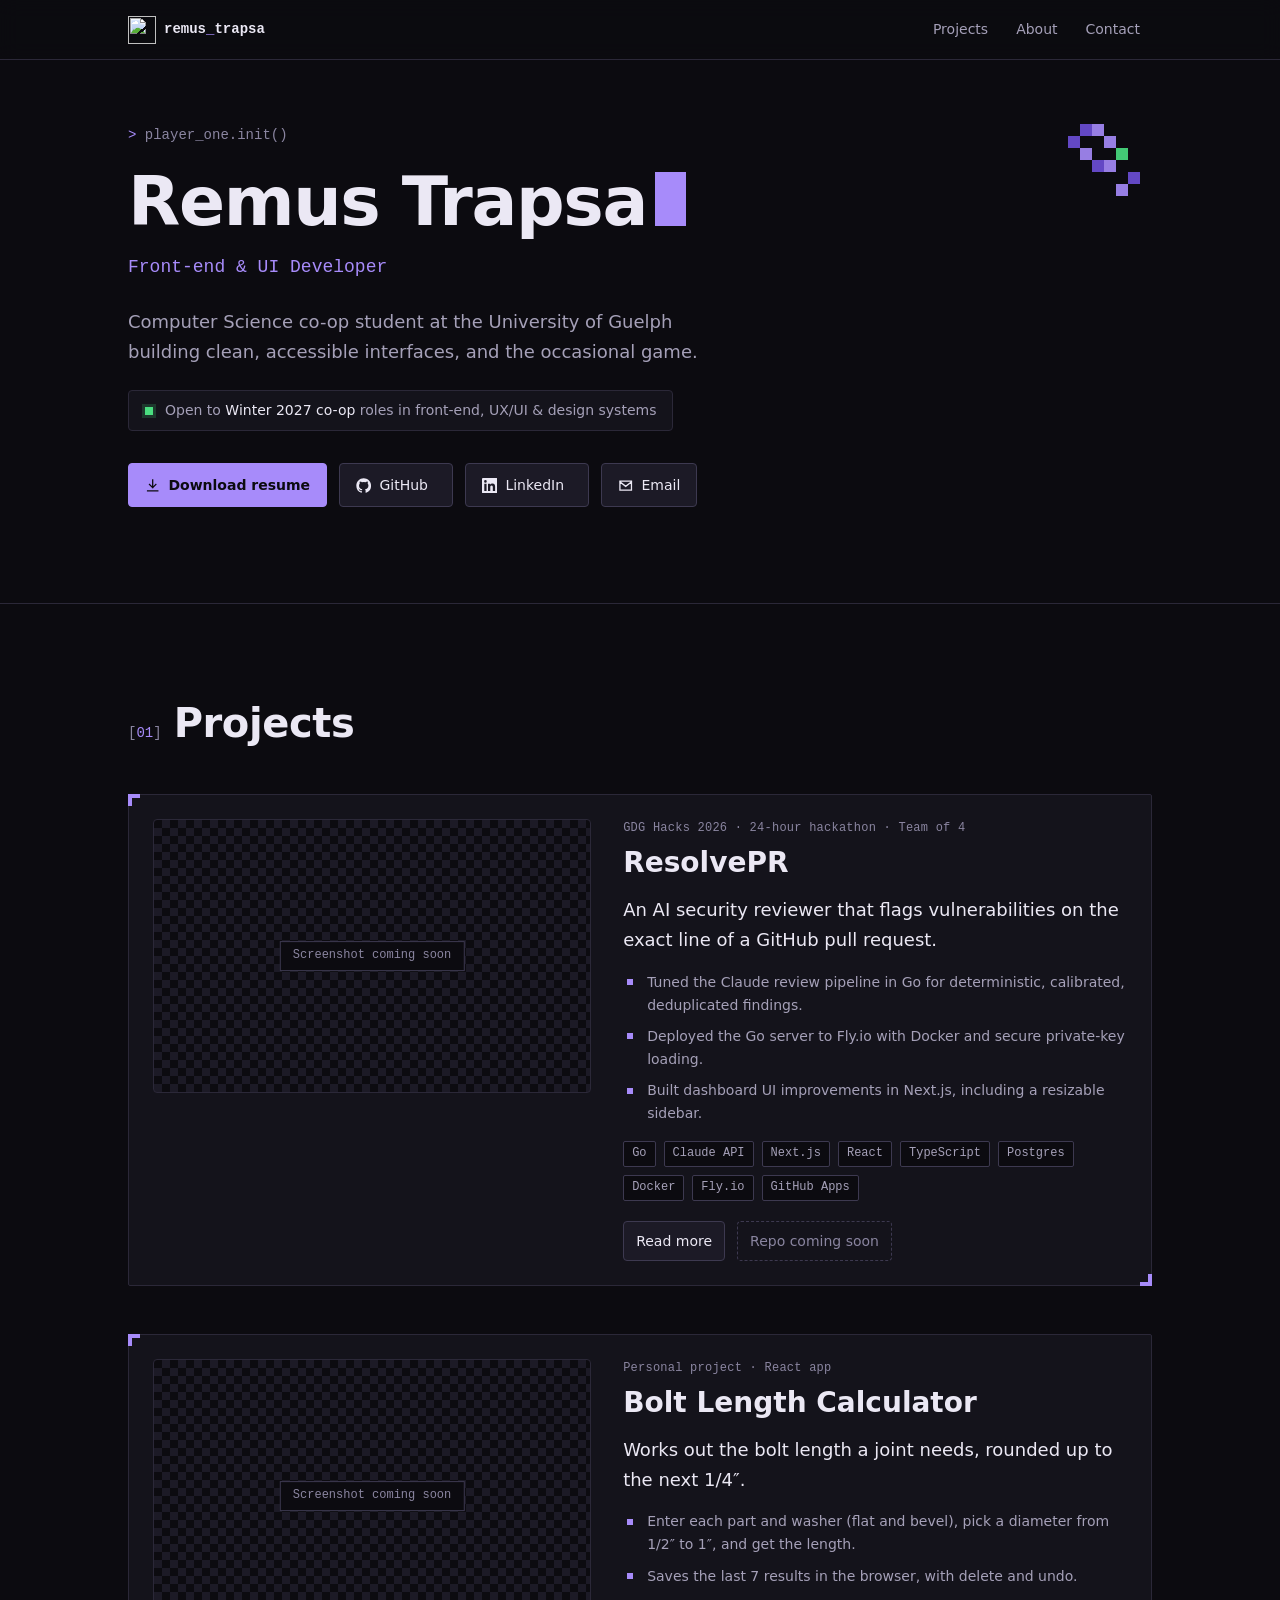
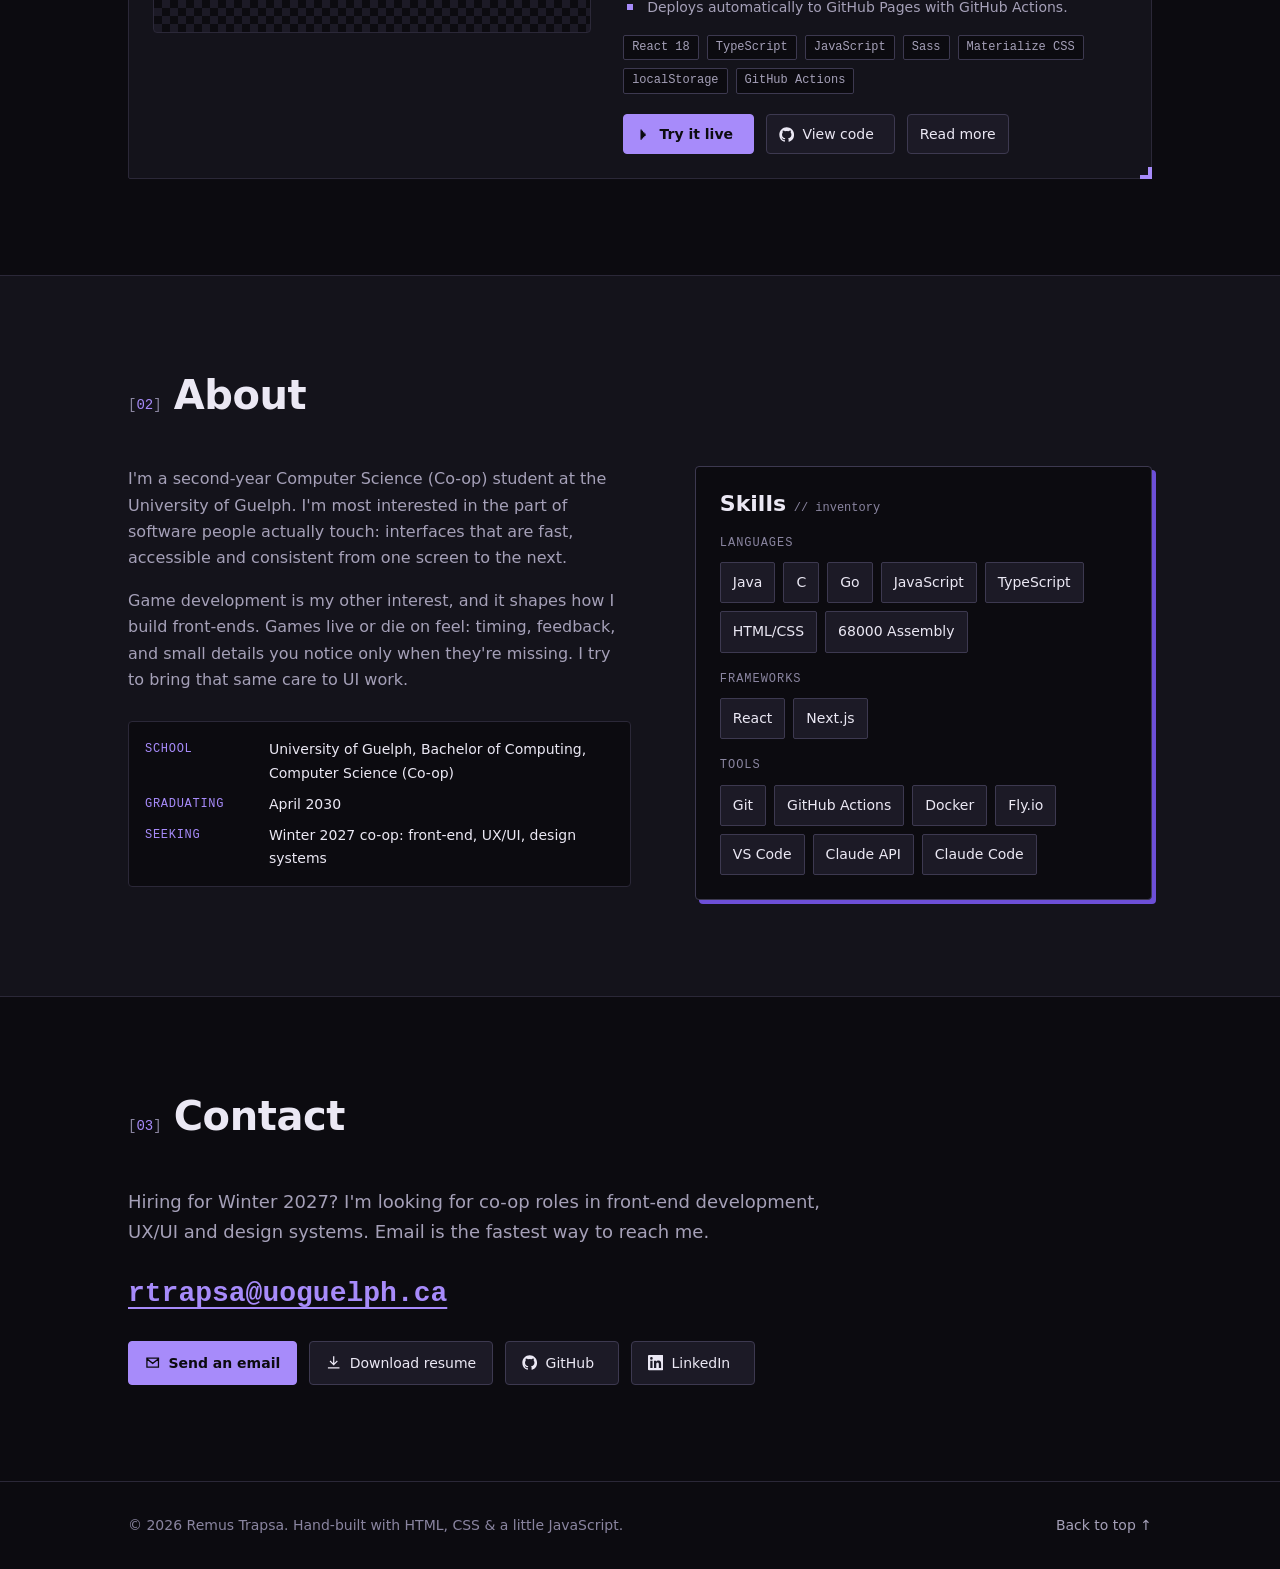
==== index.html @ bccee29b "Build single-page portfolio: hero, projects, about/skills, contact" ====
<!doctype html>
<html lang="en">
<head>
  <meta charset="utf-8">
  <meta name="viewport" content="width=device-width, initial-scale=1">

  <title>Remus Trapsa · Front-end &amp; UI Developer</title>
  <meta name="description" content="Remus Trapsa is a Computer Science co-op student at the University of Guelph building clean, accessible interfaces. Seeking Winter 2027 co-op roles in front-end, UX/UI and design systems.">
  <meta name="author" content="Remus Trapsa">
  <meta name="theme-color" content="#0c0b10">
  <meta name="color-scheme" content="dark">

  <!-- SITE_URL: switch these from the github.io address to https://remustrapsa.com/ once the domain is live (see README) -->
  <link rel="canonical" href="https://remustrapsa.github.io/my_portfolio/">

  <!-- Open Graph (LinkedIn, Discord, Slack, Facebook) -->
  <meta property="og:type" content="website">
  <meta property="og:site_name" content="Remus Trapsa">
  <meta property="og:title" content="Remus Trapsa · Front-end &amp; UI Developer">
  <meta property="og:description" content="CS co-op student at the University of Guelph building clean, accessible interfaces, and the occasional game. Seeking Winter 2027 co-op.">
  <meta property="og:url" content="https://remustrapsa.github.io/my_portfolio/">
  <meta property="og:image" content="https://remustrapsa.github.io/my_portfolio/assets/img/og-image.png">
  <meta property="og:image:width" content="1200">
  <meta property="og:image:height" content="630">
  <meta property="og:image:alt" content="Remus Trapsa, Front-end and UI Developer, with a pixel-art accent">
  <meta property="og:locale" content="en_CA">

  <!-- Twitter / X -->
  <meta name="twitter:card" content="summary_large_image">
  <meta name="twitter:title" content="Remus Trapsa · Front-end &amp; UI Developer">
  <meta name="twitter:description" content="CS co-op student at the University of Guelph building clean, accessible interfaces, and the occasional game.">
  <meta name="twitter:image" content="https://remustrapsa.github.io/my_portfolio/assets/img/og-image.png">

  <!-- Icons -->
  <link rel="icon" href="assets/img/favicon.svg" type="image/svg+xml">
  <link rel="icon" href="assets/img/favicon-32.png" type="image/png" sizes="32x32">
  <link rel="apple-touch-icon" href="assets/img/apple-touch-icon.png">

  <!-- Styles: tokens first, then base, layout, components -->
  <link rel="stylesheet" href="assets/css/tokens.css">
  <link rel="stylesheet" href="assets/css/base.css">
  <link rel="stylesheet" href="assets/css/layout.css">
  <link rel="stylesheet" href="assets/css/components.css">

  <script src="assets/js/main.js" defer></script>
</head>
<body>
  <!-- Icon sprite: reference with <svg><use href="#icon-name"></use></svg> -->
  <svg width="0" height="0" style="position:absolute" aria-hidden="true" focusable="false">
    <symbol id="icon-github" viewBox="0 0 24 24">
      <path fill="currentColor" d="M12 .5C5.65.5.5 5.65.5 12a11.5 11.5 0 0 0 7.86 10.92c.58.1.79-.25.79-.56v-2c-3.2.7-3.87-1.37-3.87-1.37-.52-1.33-1.28-1.69-1.28-1.69-1.05-.71.08-.7.08-.7 1.16.08 1.77 1.19 1.77 1.19 1.03 1.76 2.7 1.25 3.36.96.1-.75.4-1.25.73-1.54-2.55-.29-5.24-1.28-5.24-5.69 0-1.26.45-2.28 1.19-3.09-.12-.29-.52-1.46.11-3.05 0 0 .97-.31 3.17 1.18a11 11 0 0 1 5.77 0c2.2-1.49 3.17-1.18 3.17-1.18.63 1.59.23 2.76.11 3.05.74.81 1.19 1.83 1.19 3.09 0 4.42-2.69 5.39-5.26 5.68.41.36.78 1.06.78 2.14v3.17c0 .31.21.67.8.56A11.5 11.5 0 0 0 23.5 12C23.5 5.65 18.35.5 12 .5Z"/>
    </symbol>
    <symbol id="icon-linkedin" viewBox="0 0 24 24">
      <path fill="currentColor" d="M20.45 20.45h-3.56v-5.57c0-1.33-.02-3.04-1.85-3.04-1.85 0-2.14 1.45-2.14 2.94v5.67H9.35V9h3.41v1.56h.05c.48-.9 1.64-1.85 3.37-1.85 3.6 0 4.27 2.37 4.27 5.46v6.28ZM5.34 7.43a2.06 2.06 0 1 1 0-4.13 2.06 2.06 0 0 1 0 4.13ZM7.12 20.45H3.56V9h3.56v11.45ZM22.22 0H1.77C.79 0 0 .77 0 1.73v20.54C0 23.23.79 24 1.77 24h20.45c.98 0 1.78-.77 1.78-1.73V1.73C24 .77 23.2 0 22.22 0Z"/>
    </symbol>
    <symbol id="icon-mail" viewBox="0 0 24 24">
      <path fill="none" stroke="currentColor" stroke-width="2" stroke-linecap="square" d="M3 5h18v14H3zM3 6l9 7 9-7"/>
    </symbol>
    <symbol id="icon-download" viewBox="0 0 24 24">
      <path fill="none" stroke="currentColor" stroke-width="2" stroke-linecap="square" d="M12 3v12M7 10l5 5 5-5M4 20h16"/>
    </symbol>
    <symbol id="icon-external" viewBox="0 0 24 24">
      <path fill="none" stroke="currentColor" stroke-width="2" stroke-linecap="square" d="M14 4h6v6M20 4l-9 9M18 14v6H4V6h6"/>
    </symbol>
    <symbol id="icon-play" viewBox="0 0 24 24">
      <path fill="currentColor" d="M7 4h2v2h2v2h2v2h2v4h-2v2h-2v2H9v2H7Z"/>
    </symbol>
  </svg>

  <a class="skip-link" href="#main">Skip to content</a>

  <header class="site-header">
    <div class="container site-header__inner">
      <a class="logo" href="#top" aria-label="Remus Trapsa, back to top">
        <img class="logo__mark" src="assets/img/favicon.svg" width="28" height="28" alt="">
        <span class="logo__text">remus<span class="logo__dot">_</span>trapsa</span>
      </a>
      <nav aria-label="Primary">
        <ul class="nav" role="list">
          <li><a class="nav__link" href="#projects">Projects</a></li>
          <li><a class="nav__link" href="#about">About</a></li>
          <li><a class="nav__link" href="#contact">Contact</a></li>
        </ul>
      </nav>
    </div>
  </header>

  <main id="main">
    <!-- ================================================================
         HERO
         ================================================================ -->
    <section class="hero" id="top" aria-labelledby="hero-title">
      <div class="container hero__inner">
        <p class="hero__eyebrow"><span class="prompt" aria-hidden="true">&gt;</span> player_one.init()</p>
        <h1 class="hero__title" id="hero-title">Remus Trapsa<span class="cursor" aria-hidden="true"></span></h1>
        <p class="hero__role">Front-end &amp; UI Developer</p>
        <p class="hero__intro">Computer Science co-op student at the University of Guelph building clean, accessible interfaces, and the occasional game.</p>

        <p class="status">
          <span class="status__dot" aria-hidden="true"></span>
          <span>Open to <strong>Winter 2027 co-op</strong> roles in front-end, UX/UI &amp; design systems</span>
        </p>

        <div class="button-row">
          <a class="button button--primary" href="resume.pdf" download="Remus_Trapsa_Resume.pdf">
            <svg class="icon" aria-hidden="true"><use href="#icon-download"></use></svg>
            Download resume
          </a>
          <a class="button" href="https://github.com/RemusTrapsa" target="_blank" rel="noopener noreferrer">
            <svg class="icon" aria-hidden="true"><use href="#icon-github"></use></svg>
            GitHub<span class="visually-hidden"> (opens in a new tab)</span>
          </a>
          <!-- TODO(LinkedIn): replace your-handle with your LinkedIn URL -->
          <a class="button" href="https://www.linkedin.com/in/your-handle/" target="_blank" rel="noopener noreferrer">
            <svg class="icon" aria-hidden="true"><use href="#icon-linkedin"></use></svg>
            LinkedIn<span class="visually-hidden"> (opens in a new tab)</span>
          </a>
          <a class="button" href="mailto:rtrapsa@uoguelph.ca">
            <svg class="icon" aria-hidden="true"><use href="#icon-mail"></use></svg>
            Email
          </a>
        </div>

        <div class="hero__pixels" aria-hidden="true"></div>
      </div>
    </section>

    <!-- ================================================================
         PROJECTS
         To add a project: copy one <article class="project-card"> block,
         give it a unique id prefix, and edit the content. See README.
         ================================================================ -->
    <section class="section" id="projects" aria-labelledby="projects-title">
      <div class="container">
        <header class="section__header">
          <p class="section__label" aria-hidden="true">01</p>
          <h2 class="section__title" id="projects-title">Projects</h2>
        </header>

        <div class="project-list">

          <!-- ---------------- Project: ResolvePR ---------------- -->
          <article class="project-card" aria-labelledby="resolvepr-title">
            <figure class="project-card__media" data-placeholder="Screenshot coming soon">
              <img src="assets/img/projects/resolvepr.png" alt="ResolvePR dashboard listing security findings by severity, CWE, file and line" width="1280" height="800" loading="lazy" decoding="async">
            </figure>

            <div class="project-card__body">
              <p class="project-card__meta">GDG Hacks 2026 · 24-hour hackathon · Team of 4</p>
              <h3 class="project-card__title" id="resolvepr-title">ResolvePR</h3>
              <p class="project-card__pitch">An AI security reviewer that flags vulnerabilities on the exact line of a GitHub pull request.</p>

              <ul class="project-card__highlights">
                <li>Tuned the Claude review pipeline in Go for deterministic, calibrated, deduplicated findings.</li>
                <li>Deployed the Go server to Fly.io with Docker and secure private-key loading.</li>
                <li>Built dashboard UI improvements in Next.js, including a resizable sidebar.</li>
              </ul>

              <ul class="tag-list" role="list" aria-label="Tech used">
                <li class="tag">Go</li>
                <li class="tag">Claude API</li>
                <li class="tag">Next.js</li>
                <li class="tag">React</li>
                <li class="tag">TypeScript</li>
                <li class="tag">Postgres</li>
                <li class="tag">Docker</li>
                <li class="tag">Fly.io</li>
                <li class="tag">GitHub Apps</li>
              </ul>

              <div class="project-card__actions">
                <button class="button button--small" type="button" data-expand="resolvepr-more" aria-controls="resolvepr-more" aria-expanded="true" hidden>Read more</button>
                <!-- TODO(ResolvePR repo): when the repo is public, replace this span with:
                <a class="button button--small" href="https://github.com/RemusTrapsa/REPO" target="_blank" rel="noopener noreferrer">
                  <svg class="icon" aria-hidden="true"><use href="#icon-github"></use></svg>
                  View code<span class="visually-hidden"> (opens in a new tab)</span>
                </a> -->
                <span class="button button--small button--disabled" aria-disabled="true">Repo coming soon</span>
              </div>
            </div>

            <div class="project-card__more" id="resolvepr-more">
              <h4>The event</h4>
              <p>Built at GDG Hacks 2026, a 24-hour hackathon at the University of Guelph in May 2026 with about 130 students from across Ontario, as a team of four.</p>

              <h4>How it works</h4>
              <p>When a pull request is opened or updated, GitHub sends a signed webhook to a Go server. The server verifies the signature, uses AST-aware chunking to pull out only the functions the PR changed, and sends each one to Claude for a security review. Findings are posted back as inline PR comments and GitHub Check Run annotations on the exact line, and shown in a live Next.js dashboard with severity, CWE, file and line.</p>

              <ol class="flow" role="list" aria-label="ResolvePR flow">
                <li class="flow__step"><span class="flow__num">1</span><span class="flow__label">PR opened</span><span class="flow__note">or updated</span></li>
                <li class="flow__step"><span class="flow__num">2</span><span class="flow__label">Webhook</span><span class="flow__note">signed by GitHub</span></li>
                <li class="flow__step"><span class="flow__num">3</span><span class="flow__label">Go server</span><span class="flow__note">verify + AST chunking</span></li>
                <li class="flow__step"><span class="flow__num">4</span><span class="flow__label">Claude review</span><span class="flow__note">one call per function</span></li>
                <li class="flow__step flow__step--out">
                  <span class="flow__num">5</span>
                  <span class="flow__out"><span class="flow__label">PR comments</span><span class="flow__note">+ Check Run annotations</span></span>
                  <span class="flow__out"><span class="flow__label">Dashboard</span><span class="flow__note">live, in Next.js</span></span>
                </li>
              </ol>

              <h4>My role</h4>
              <ul>
                <li>Tuned the Claude review pipeline in Go: deterministic output (temperature 0), prompt caching, XML-structured inputs, a calibrated 4-level confidence scale and a few-shot example.</li>
                <li>Added retry with exponential backoff on rate limits, plus validation that deduplicates findings and drops incomplete ones.</li>
                <li>Deployed the Go server to Fly.io: wrote the Dockerfile and set up secure private-key loading.</li>
                <li>Built UI improvements to the Next.js dashboard, including a resizable sidebar.</li>
              </ul>
            </div>
          </article>

          <!-- ---------------- Project: Bolt Length Calculator ---------------- -->
          <article class="project-card" aria-labelledby="bolt-title">
            <figure class="project-card__media" data-placeholder="Screenshot coming soon">
              <img src="assets/img/projects/bolt-calculator.png" alt="Bolt Length Calculator form with part thicknesses, washer counts and a bolt diameter selector" width="1280" height="800" loading="lazy" decoding="async">
            </figure>

            <div class="project-card__body">
              <p class="project-card__meta">Personal project · React app</p>
              <h3 class="project-card__title" id="bolt-title">Bolt Length Calculator</h3>
              <p class="project-card__pitch">Works out the bolt length a joint needs, rounded up to the next 1/4&Prime;.</p>

              <ul class="project-card__highlights">
                <li>Enter each part and washer (flat and bevel), pick a diameter from 1/2&Prime; to 1&Prime;, and get the length.</li>
                <li>Saves the last 7 results in the browser, with delete and undo.</li>
                <li>Deploys automatically to GitHub Pages with GitHub Actions.</li>
              </ul>

              <ul class="tag-list" role="list" aria-label="Tech used">
                <li class="tag">React 18</li>
                <li class="tag">TypeScript</li>
                <li class="tag">JavaScript</li>
                <li class="tag">Sass</li>
                <li class="tag">Materialize CSS</li>
                <li class="tag">localStorage</li>
                <li class="tag">GitHub Actions</li>
              </ul>

              <div class="project-card__actions">
                <a class="button button--primary button--small" href="https://remustrapsa.github.io/Calculating-Bolt-Length/" target="_blank" rel="noopener noreferrer">
                  <svg class="icon" aria-hidden="true"><use href="#icon-play"></use></svg>
                  Try it live<span class="visually-hidden"> (opens in a new tab)</span>
                </a>
                <a class="button button--small" href="https://github.com/RemusTrapsa/Calculating-Bolt-Length" target="_blank" rel="noopener noreferrer">
                  <svg class="icon" aria-hidden="true"><use href="#icon-github"></use></svg>
                  View code<span class="visually-hidden"> (opens in a new tab)</span>
                </a>
                <button class="button button--small" type="button" data-expand="bolt-more" aria-controls="bolt-more" aria-expanded="true" hidden>Read more</button>
              </div>
            </div>

            <div class="project-card__more" id="bolt-more">
              <h4>How it works</h4>
              <p>You enter the thickness and quantity of each part and washer, flat and bevel, and pick a bolt diameter from 1/2&Prime; to 1&Prime;. The app adds a nut-and-thread allowance based on the diameter and rounds the total up to the next 1/4&Prime;.</p>
              <p>The last 7 results are saved in the browser with localStorage, and you can delete a result and undo the delete. Every push to main builds and deploys the app to GitHub Pages through a GitHub Actions workflow.</p>
            </div>
          </article>

        </div>
      </div>
    </section>

    <!-- ================================================================
         ABOUT / SKILLS
         ================================================================ -->
    <section class="section section--alt" id="about" aria-labelledby="about-title">
      <div class="container about">
        <header class="section__header">
          <p class="section__label" aria-hidden="true">02</p>
          <h2 class="section__title" id="about-title">About</h2>
        </header>

        <div class="about__grid">
          <div class="about__text">
            <p>I'm a second-year Computer Science (Co-op) student at the University of Guelph. I'm most interested in the part of software people actually touch: interfaces that are fast, accessible and consistent from one screen to the next.</p>
            <p>Game development is my other interest, and it shapes how I build front-ends. Games live or die on feel: timing, feedback, and small details you notice only when they're missing. I try to bring that same care to UI work.</p>

            <dl class="facts">
              <div class="facts__row">
                <dt>School</dt>
                <dd>University of Guelph, Bachelor of Computing, Computer Science (Co-op)</dd>
              </div>
              <div class="facts__row">
                <dt>Graduating</dt>
                <dd>April 2030</dd>
              </div>
              <div class="facts__row">
                <dt>Seeking</dt>
                <dd>Winter 2027 co-op: front-end, UX/UI, design systems</dd>
              </div>
            </dl>
          </div>

          <div class="inventory" aria-labelledby="skills-title">
            <h3 class="inventory__title" id="skills-title">Skills <span class="inventory__hint" aria-hidden="true">// inventory</span></h3>

            <h4 class="inventory__group">Languages</h4>
            <ul class="inventory__slots" role="list">
              <li class="slot">Java</li>
              <li class="slot">C</li>
              <li class="slot">Go</li>
              <li class="slot">JavaScript</li>
              <li class="slot">TypeScript</li>
              <li class="slot">HTML/CSS</li>
              <li class="slot">68000 Assembly</li>
            </ul>

            <h4 class="inventory__group">Frameworks</h4>
            <ul class="inventory__slots" role="list">
              <li class="slot">React</li>
              <li class="slot">Next.js</li>
            </ul>

            <h4 class="inventory__group">Tools</h4>
            <ul class="inventory__slots" role="list">
              <li class="slot">Git</li>
              <li class="slot">GitHub Actions</li>
              <li class="slot">Docker</li>
              <li class="slot">Fly.io</li>
              <li class="slot">VS Code</li>
              <li class="slot">Claude API</li>
              <li class="slot">Claude Code</li>
            </ul>
          </div>
        </div>
      </div>
    </section>

    <!-- ================================================================
         CONTACT
         ================================================================ -->
    <section class="section" id="contact" aria-labelledby="contact-title">
      <div class="container">
        <header class="section__header">
          <p class="section__label" aria-hidden="true">03</p>
          <h2 class="section__title" id="contact-title">Contact</h2>
        </header>

        <div class="contact-card">
          <p class="contact-card__lead">Hiring for Winter 2027? I'm looking for co-op roles in front-end development, UX/UI and design systems. Email is the fastest way to reach me.</p>

          <a class="contact-card__email" href="mailto:rtrapsa@uoguelph.ca">rtrapsa@uoguelph.ca</a>

          <div class="button-row">
            <a class="button button--primary" href="mailto:rtrapsa@uoguelph.ca">
              <svg class="icon" aria-hidden="true"><use href="#icon-mail"></use></svg>
              Send an email
            </a>
            <a class="button" href="resume.pdf" download="Remus_Trapsa_Resume.pdf">
              <svg class="icon" aria-hidden="true"><use href="#icon-download"></use></svg>
              Download resume
            </a>
            <a class="button" href="https://github.com/RemusTrapsa" target="_blank" rel="noopener noreferrer">
              <svg class="icon" aria-hidden="true"><use href="#icon-github"></use></svg>
              GitHub<span class="visually-hidden"> (opens in a new tab)</span>
            </a>
            <!-- TODO(LinkedIn): replace your-handle with your LinkedIn URL -->
            <a class="button" href="https://www.linkedin.com/in/your-handle/" target="_blank" rel="noopener noreferrer">
              <svg class="icon" aria-hidden="true"><use href="#icon-linkedin"></use></svg>
              LinkedIn<span class="visually-hidden"> (opens in a new tab)</span>
            </a>
          </div>
        </div>
      </div>
    </section>
  </main>

  <footer class="site-footer">
    <div class="container site-footer__inner">
      <p>&copy; <span data-year>2026</span> Remus Trapsa. Hand-built with HTML, CSS &amp; a little JavaScript.</p>
      <a class="site-footer__top" href="#top">Back to top <span aria-hidden="true">&uarr;</span></a>
    </div>
  </footer>
</body>
</html>
---- assets/css/tokens.css ----
/* ==========================================================================
   Design tokens
   Every color, size and timing used on the site lives here.
   Change a value once and it updates everywhere.
   ========================================================================== */

:root{
  /* ---- Color: surfaces ---- */
  --color-bg:            #0c0b10;
  --color-surface:       #14131b;
  --color-surface-2:     #1c1a26;
  --color-border:        #2b2838;
  --color-border-strong: #3d3950;

  /* ---- Color: text ---- */
  --color-text:          #ebe8f4; /* 16.2:1 on bg (WCAG AAA) */
  --color-text-muted:    #a5a0b8; /*  7.8:1 on bg (AAA) */
  --color-text-subtle:   #8a85a0; /*  5.6:1 on bg (AA); min 4.85:1 on surface-2 */

  /* ---- Color: accent (electric violet) ---- */
  --color-accent:        #a78bfa; /*  7.2:1 on bg (AAA) */
  --color-accent-strong: #c4b5fd;
  --color-accent-dim:    #6d4fd8;
  --color-accent-ink:    #0c0b10; /* text on accent fills */
  --color-accent-glow:   rgb(167 139 250 / 0.18);

  /* ---- Color: secondary pixel accents (used sparingly) ---- */
  --color-pixel-green:   #4ade80;
  --color-pixel-amber:   #fbbf24;
  --color-pixel-red:     #f87171;

  /* ---- Typography ---- */
  --font-sans: "Segoe UI", system-ui, -apple-system, "Helvetica Neue", Arial, sans-serif;
  --font-mono: "Cascadia Code", "JetBrains Mono", ui-monospace, "SFMono-Regular", Consolas, monospace;

  /* Type scale (~1.25 ratio) */
  --text-xs:   0.75rem;
  --text-sm:   0.875rem;
  --text-base: 1rem;
  --text-md:   1.125rem;
  --text-lg:   1.375rem;
  --text-xl:   1.75rem;
  --text-2xl:  clamp(1.75rem, 1.2rem + 2.4vw, 2.5rem);
  --text-3xl:  clamp(2.5rem, 1.6rem + 4.5vw, 4.25rem);

  --leading-tight: 1.15;
  --leading-snug:  1.35;
  --leading-body:  1.65;

  --weight-regular: 400;
  --weight-medium:  500;
  --weight-bold:    700;

  /* ---- Spacing (4px base) ---- */
  --space-1:  0.25rem;
  --space-2:  0.5rem;
  --space-3:  0.75rem;
  --space-4:  1rem;
  --space-5:  1.5rem;
  --space-6:  2rem;
  --space-7:  3rem;
  --space-8:  4rem;
  --space-9:  6rem;

  /* ---- Radii (kept small: pixel-ish, not pill-shaped) ---- */
  --radius-sm: 2px;
  --radius-md: 4px;
  --radius-lg: 8px;

  /* ---- Pixel accents ---- */
  --pixel: 4px;                 /* size of one "pixel" in decorative details */
  --shadow-pixel: var(--pixel) var(--pixel) 0 0 var(--color-accent-dim);
  --shadow-pixel-hover: calc(var(--pixel) * 1.5) calc(var(--pixel) * 1.5) 0 0 var(--color-accent-dim);

  /* ---- Layout ---- */
  --container-max: 68rem;
  --container-pad: var(--space-4);
  --header-height: 3.75rem;

  /* ---- Motion ---- */
  --ease-out:      cubic-bezier(0.2, 0.8, 0.2, 1);
  --duration-fast: 120ms;
  --duration-base: 220ms;
  --steps-pixel:   steps(4, end); /* chunky, game-like transitions */
}

@media (min-width: 48rem){
  :root{
    --container-pad: var(--space-6);
  }
}

@media (prefers-reduced-motion: reduce){
  :root{
    --duration-fast: 0ms;
    --duration-base: 0ms;
  }
}
---- assets/css/base.css ----
/* ==========================================================================
   Base: reset, typography, links, focus, motion preferences
   ========================================================================== */

*,
*::before,
*::after{
  box-sizing: border-box;
}

html{
  -webkit-text-size-adjust: 100%;
  text-size-adjust: 100%;
  scroll-behavior: smooth;
  scroll-padding-top: calc(var(--header-height) + var(--space-4));
}

body{
  margin: 0;
  min-height: 100vh;
  background-color: var(--color-bg);
  color: var(--color-text);
  font-family: var(--font-sans);
  font-size: var(--text-base);
  line-height: var(--leading-body);
  -webkit-font-smoothing: antialiased;
  text-rendering: optimizeLegibility;
}

h1, h2, h3, h4, p, ul, ol, figure, blockquote{
  margin: 0;
}

h1, h2, h3, h4{
  line-height: var(--leading-tight);
  font-weight: var(--weight-bold);
  text-wrap: balance;
}

p{
  text-wrap: pretty;
}

ul[role="list"],
ol[role="list"]{
  list-style: none;
  padding: 0;
}

img, svg{
  display: block;
  max-width: 100%;
  height: auto;
}

button{
  font: inherit;
  color: inherit;
}

a{
  color: var(--color-accent);
  text-decoration-thickness: 1px;
  text-underline-offset: 0.2em;
  transition: color var(--duration-fast) var(--ease-out);
}

a:hover{
  color: var(--color-accent-strong);
}

code, kbd{
  font-family: var(--font-mono);
  font-size: 0.9em;
}

::selection{
  background: var(--color-accent);
  color: var(--color-accent-ink);
}

/* ---- Focus: visible, chunky, on-brand ---- */
:focus{
  outline: none;
}

:focus-visible{
  outline: 2px solid var(--color-accent);
  outline-offset: 3px;
  border-radius: var(--radius-sm);
}

/* ---- Utilities ---- */
[hidden]{
  display: none !important;
}

.visually-hidden{
  position: absolute !important;
  width: 1px;
  height: 1px;
  padding: 0;
  margin: -1px;
  overflow: hidden;
  clip: rect(0 0 0 0);
  white-space: nowrap;
  border: 0;
}

.skip-link{
  position: absolute;
  top: var(--space-2);
  left: var(--space-2);
  z-index: 100;
  padding: var(--space-2) var(--space-4);
  background: var(--color-accent);
  color: var(--color-accent-ink);
  font-weight: var(--weight-bold);
  text-decoration: none;
  transform: translateY(-200%);
}

.skip-link:focus-visible{
  transform: translateY(0);
}

/* ---- Reduced motion: kill animations and smooth scrolling ---- */
@media (prefers-reduced-motion: reduce){
  html{
    scroll-behavior: auto;
  }

  *,
  *::before,
  *::after{
    animation-duration: 0.01ms !important;
    animation-iteration-count: 1 !important;
    transition-duration: 0.01ms !important;
  }
}
---- assets/css/layout.css ----
/* ==========================================================================
   Layout: container, header, hero, sections, footer
   ========================================================================== */

.container{
  width: 100%;
  max-width: var(--container-max);
  margin-inline: auto;
  padding-inline: var(--container-pad);
}

/* ---- Header ---- */
.site-header{
  position: sticky;
  top: 0;
  z-index: 50;
  height: var(--header-height);
  background: rgb(12 11 16 / 0.82);
  border-bottom: 1px solid var(--color-border);
  -webkit-backdrop-filter: blur(10px);
  backdrop-filter: blur(10px);
}

.site-header__inner{
  display: flex;
  align-items: center;
  justify-content: space-between;
  gap: var(--space-4);
  height: 100%;
}

.nav{
  display: flex;
  gap: var(--space-1);
  margin: 0;
}

/* ---- Hero ---- */
.hero{
  position: relative;
  overflow: hidden;
  padding-block: var(--space-8) var(--space-9);
  border-bottom: 1px solid var(--color-border);
}

.hero__inner{
  position: relative;
  z-index: 1;
}

.hero__eyebrow{
  margin-bottom: var(--space-4);
  font-family: var(--font-mono);
  font-size: var(--text-sm);
  color: var(--color-text-subtle);
}

.prompt{
  color: var(--color-accent);
}

.hero__title{
  font-size: var(--text-3xl);
  letter-spacing: -0.02em;
}

.hero__role{
  margin-top: var(--space-3);
  font-family: var(--font-mono);
  font-size: var(--text-md);
  color: var(--color-accent);
}

.hero__intro{
  max-width: 36rem;
  margin-top: var(--space-5);
  font-size: var(--text-md);
  color: var(--color-text-muted);
}

.hero .status{
  margin-top: var(--space-5);
}

.hero .button-row{
  margin-top: var(--space-6);
}

/* Decorative pixel cluster in the top-right corner of the hero */
.hero__pixels{
  position: absolute;
  top: 0;
  right: calc(var(--container-pad) + 72px); /* 72px = width of the cluster */
  width: 12px;
  height: 12px;
  opacity: 0.9;
  pointer-events: none;
  /* each box-shadow is one "pixel", placed on a 12px grid */
  box-shadow:
    0 0 0 0 var(--color-accent),
    12px 0 0 0 var(--color-accent-dim),
    24px 0 0 0 var(--color-accent),
    0 12px 0 0 var(--color-accent-dim),
    36px 12px 0 0 var(--color-accent),
    12px 24px 0 0 var(--color-accent),
    48px 24px 0 0 var(--color-pixel-green),
    24px 36px 0 0 var(--color-accent-dim),
    36px 36px 0 0 var(--color-accent),
    60px 48px 0 0 var(--color-accent-dim),
    48px 60px 0 0 var(--color-accent);
  animation: pixel-twinkle 3.2s var(--steps-pixel) infinite;
}

@keyframes pixel-twinkle{
  0%, 100%{ opacity: 0.9; }
  50%{ opacity: 0.45; }
}

@media (max-width: 40rem){
  .hero__pixels{
    display: none; /* would collide with the name on phones */
  }
}

/* ---- Sections ---- */
.section{
  padding-block: var(--space-9);
}

.section--alt{
  background: var(--color-surface);
  border-block: 1px solid var(--color-border);
}

.section__header{
  display: flex;
  align-items: baseline;
  gap: var(--space-3);
  margin-bottom: var(--space-7);
}

.section__label{
  font-family: var(--font-mono);
  font-size: var(--text-sm);
  color: var(--color-accent);
}

.section__label::before{
  content: "[";
  color: var(--color-text-subtle);
}

.section__label::after{
  content: "]";
  color: var(--color-text-subtle);
}

.section__title{
  font-size: var(--text-2xl);
  letter-spacing: -0.01em;
}

/* ---- Projects ---- */
.project-list{
  display: grid;
  gap: var(--space-7);
}

/* ---- About ---- */
.about__grid{
  display: grid;
  gap: var(--space-7);
}

@media (min-width: 56rem){
  .about__grid{
    grid-template-columns: 1.1fr 1fr;
    gap: var(--space-8);
  }
}

.about__text{
  display: grid;
  gap: var(--space-4);
  align-content: start;
  color: var(--color-text-muted);
}

/* ---- Footer ---- */
.site-footer{
  padding-block: var(--space-6);
  border-top: 1px solid var(--color-border);
  font-size: var(--text-sm);
  color: var(--color-text-subtle);
}

.site-footer__inner{
  display: flex;
  flex-wrap: wrap;
  align-items: center;
  justify-content: space-between;
  gap: var(--space-3);
}

.site-footer__top{
  color: var(--color-text-muted);
  text-decoration: none;
}

.site-footer__top:hover{
  color: var(--color-accent);
}
---- assets/css/components.css ----
/* ==========================================================================
   Components
   Naming: .block, .block__element, .block--modifier
   ========================================================================== */

/* ---- Icon ---- */
.icon{
  width: 1.1em;
  height: 1.1em;
  flex-shrink: 0;
}

/* ---- Logo ---- */
.logo{
  display: inline-flex;
  align-items: center;
  gap: var(--space-2);
  color: var(--color-text);
  font-family: var(--font-mono);
  font-size: var(--text-sm);
  font-weight: var(--weight-bold);
  text-decoration: none;
}

.logo:hover{
  color: var(--color-text);
}

.logo__mark{
  width: 28px;
  height: 28px;
  image-rendering: pixelated;
  transition: transform var(--duration-fast) steps(2, end);
}

/* Little "jump" on hover */
.logo:hover .logo__mark{
  transform: translateY(-3px);
}

.logo__dot{
  color: var(--color-accent);
}

/* ---- Nav ---- */
.nav__link{
  display: block;
  padding: var(--space-2) var(--space-3);
  border-radius: var(--radius-md);
  color: var(--color-text-muted);
  font-size: var(--text-sm);
  font-weight: var(--weight-medium);
  text-decoration: none;
}

.nav__link:hover{
  color: var(--color-text);
  background: var(--color-surface-2);
}

@media (max-width: 30rem){
  .nav__link{
    padding-inline: var(--space-2);
  }
}

/* ---- Buttons ---- */
.button-row{
  display: flex;
  flex-wrap: wrap;
  gap: var(--space-3);
}

.button{
  display: inline-flex;
  align-items: center;
  justify-content: center;
  gap: var(--space-2);
  min-height: 2.75rem; /* 44px touch target */
  padding: var(--space-2) var(--space-4);
  border: 1px solid var(--color-border-strong);
  border-radius: var(--radius-md);
  background: var(--color-surface-2);
  color: var(--color-text);
  font-size: var(--text-sm);
  font-weight: var(--weight-medium);
  line-height: 1.2;
  text-decoration: none;
  cursor: pointer;
  transition:
    transform var(--duration-fast) steps(2, end),
    box-shadow var(--duration-fast) steps(2, end),
    border-color var(--duration-fast) var(--ease-out),
    color var(--duration-fast) var(--ease-out);
}

.button:hover{
  color: var(--color-text);
  border-color: var(--color-accent);
  transform: translate(-2px, -2px);
  box-shadow: var(--shadow-pixel);
}

.button:active{
  transform: translate(0, 0);
  box-shadow: none;
}

.button--primary{
  border-color: var(--color-accent);
  background: var(--color-accent);
  color: var(--color-accent-ink);
  font-weight: var(--weight-bold);
}

.button--primary:hover{
  color: var(--color-accent-ink);
  background: var(--color-accent-strong);
  border-color: var(--color-accent-strong);
}

.button--small{
  min-height: 2.5rem;
  padding: var(--space-2) var(--space-3);
}

.button--disabled,
.button--disabled:hover{
  border-style: dashed;
  border-color: var(--color-border-strong);
  background: transparent;
  color: var(--color-text-subtle);
  transform: none;
  box-shadow: none;
  cursor: not-allowed;
}

/* ---- Hero bits ---- */
.cursor{
  display: inline-block;
  width: 0.45em;
  height: 0.8em;
  margin-left: 0.12em;
  background: var(--color-accent);
  vertical-align: -0.02em;
  animation: blink 1.1s steps(1, end) infinite;
}

@keyframes blink{
  50%{ opacity: 0; }
}

.status{
  display: inline-flex;
  align-items: center;
  gap: var(--space-3);
  padding: var(--space-2) var(--space-4);
  border: 1px solid var(--color-border);
  border-radius: var(--radius-md);
  background: var(--color-surface);
  font-size: var(--text-sm);
  color: var(--color-text-muted);
}

.status strong{
  color: var(--color-text);
  font-weight: var(--weight-medium);
}

.status__dot{
  width: 8px;
  height: 8px;
  flex-shrink: 0;
  background: var(--color-pixel-green);
  box-shadow: 0 0 0 3px rgb(74 222 128 / 0.18);
  animation: pulse 2s var(--steps-pixel) infinite;
}

@keyframes pulse{
  50%{ box-shadow: 0 0 0 5px rgb(74 222 128 / 0.06); }
}

/* ---- Project card ---- */
.project-card{
  position: relative;
  display: grid;
  gap: var(--space-5);
  padding: var(--space-4);
  border: 1px solid var(--color-border);
  border-radius: var(--radius-sm); /* square-ish so the pixel corners sit flush */
  background: var(--color-surface);
  transition: border-color var(--duration-base) var(--ease-out);
}

.project-card:hover,
.project-card:focus-within{
  border-color: var(--color-border-strong);
}

/* Pixel corner brackets */
.project-card::before,
.project-card::after{
  content: "";
  position: absolute;
  width: 12px;
  height: 12px;
  border: 0 solid var(--color-accent);
  pointer-events: none;
  transition: width var(--duration-base) var(--steps-pixel), height var(--duration-base) var(--steps-pixel);
}

.project-card::before{
  top: -1px;
  left: -1px;
  border-top-width: var(--pixel);
  border-left-width: var(--pixel);
}

.project-card::after{
  bottom: -1px;
  right: -1px;
  border-bottom-width: var(--pixel);
  border-right-width: var(--pixel);
}

.project-card:hover::before,
.project-card:hover::after{
  width: 28px;
  height: 28px;
}

@media (min-width: 56rem){
  .project-card{
    grid-template-columns: minmax(0, 1fr) minmax(0, 1.15fr);
    gap: var(--space-6);
    padding: var(--space-5);
  }

  .project-card__more{
    grid-column: 1 / -1;
  }
}

/* Image slot: shows a pixel-pattern placeholder until a real image exists */
.project-card__media{
  position: relative;
  align-self: start;
  aspect-ratio: 16 / 10;
  overflow: hidden;
  border: 1px solid var(--color-border);
  border-radius: var(--radius-md);
  background-color: var(--color-bg);
  background-image:
    linear-gradient(45deg, var(--color-surface-2) 25%, transparent 25%, transparent 75%, var(--color-surface-2) 75%),
    linear-gradient(45deg, var(--color-surface-2) 25%, transparent 25%, transparent 75%, var(--color-surface-2) 75%);
  background-size: 16px 16px;
  background-position: 0 0, 8px 8px;
}

.project-card__media::after{
  content: attr(data-placeholder);
  position: absolute;
  inset: 50% auto auto 50%;
  transform: translate(-50%, -50%);
  padding: var(--space-1) var(--space-3);
  background: var(--color-bg);
  border: 1px solid var(--color-border-strong);
  font-family: var(--font-mono);
  font-size: var(--text-xs);
  color: var(--color-text-subtle);
  white-space: nowrap;
}

.project-card__media img{
  position: relative;
  z-index: 1;
  width: 100%;
  height: 100%;
  object-fit: cover;
  object-position: top left;
  color: transparent; /* hide alt text if the file is missing (alt is still read by screen readers) */
}

.project-card__body{
  display: grid;
  gap: var(--space-4);
  align-content: start;
}

.project-card__meta{
  font-family: var(--font-mono);
  font-size: var(--text-xs);
  color: var(--color-text-subtle);
  letter-spacing: 0.02em;
}

.project-card__title{
  margin-top: calc(var(--space-2) * -1);
  font-size: var(--text-xl);
}

.project-card__pitch{
  font-size: var(--text-md);
  color: var(--color-text);
}

.project-card__highlights{
  display: grid;
  gap: var(--space-2);
  padding: 0;
  list-style: none;
  color: var(--color-text-muted);
  font-size: var(--text-sm);
}

.project-card__highlights li,
.project-card__more ul li{
  position: relative;
  padding-left: var(--space-5);
}

/* Square pixel bullets */
.project-card__highlights li::before,
.project-card__more ul li::before{
  content: "";
  position: absolute;
  top: 0.6em;
  left: var(--space-1);
  width: 6px;
  height: 6px;
  background: var(--color-accent);
}

.project-card__actions{
  display: flex;
  flex-wrap: wrap;
  gap: var(--space-3);
  margin-top: var(--space-1);
}

/* Expanded "Read more" content */
.project-card__more{
  container-type: inline-size;
  display: grid;
  gap: var(--space-3);
  padding-top: var(--space-5);
  border-top: 1px dashed var(--color-border-strong);
  color: var(--color-text-muted);
  font-size: var(--text-sm);
}

.project-card__more h4{
  margin-top: var(--space-3);
  font-family: var(--font-mono);
  font-size: var(--text-xs);
  font-weight: var(--weight-medium);
  letter-spacing: 0.08em;
  text-transform: uppercase;
  color: var(--color-accent);
}

.project-card__more h4:first-child{
  margin-top: 0;
}

.project-card__more p{
  max-width: 70ch;
}

.project-card__more ul{
  display: grid;
  gap: var(--space-2);
  padding: 0;
  list-style: none;
}

/* ---- Tags ---- */
.tag-list{
  display: flex;
  flex-wrap: wrap;
  gap: var(--space-2);
  margin: 0;
}

.tag{
  padding: 0.125rem var(--space-2);
  border: 1px solid var(--color-border-strong);
  border-radius: var(--radius-sm);
  background: var(--color-bg);
  font-family: var(--font-mono);
  font-size: var(--text-xs);
  color: var(--color-text-muted);
}

/* ---- Flow diagram (vertical on narrow, horizontal when there's room) ---- */
.flow{
  --flow-gap: var(--space-6);
  display: grid;
  gap: var(--flow-gap);
  margin-block: var(--space-3);
}

.flow__step{
  position: relative;
  display: grid;
  gap: var(--space-1);
  align-content: start;
  padding: var(--space-3);
  border: 1px solid var(--color-border-strong);
  border-radius: var(--radius-md);
  background: var(--color-bg);
}

.flow__step--out{
  gap: var(--space-2);
  border-color: var(--color-accent-dim);
}

.flow__num{
  display: inline-grid;
  place-items: center;
  width: 1.5rem;
  height: 1.5rem;
  background: var(--color-accent);
  color: var(--color-accent-ink);
  font-family: var(--font-mono);
  font-size: var(--text-xs);
  font-weight: var(--weight-bold);
}

.flow__out{
  display: grid;
}

.flow__out + .flow__out{
  padding-top: var(--space-2);
  border-top: 1px dashed var(--color-border-strong);
}

.flow__label{
  color: var(--color-text);
  font-weight: var(--weight-medium);
}

.flow__note{
  font-family: var(--font-mono);
  font-size: var(--text-xs);
  color: var(--color-text-subtle);
}

/* Arrows between steps */
.flow__step:not(:last-child)::after{
  content: "\2193"; /* ↓ */
  position: absolute;
  top: 100%;
  left: 50%;
  width: var(--flow-gap);
  margin-left: calc(var(--flow-gap) / -2);
  line-height: var(--flow-gap);
  text-align: center;
  font-family: var(--font-mono);
  color: var(--color-accent);
}

@container (min-width: 44rem){
  .flow{
    --flow-gap: var(--space-5);
    grid-template-columns: repeat(4, minmax(0, 1fr)) minmax(0, 1.3fr);
  }

  .flow__step:not(:last-child)::after{
    content: "\2192"; /* → */
    top: 50%;
    left: 100%;
    margin-left: 0;
    margin-top: calc(var(--flow-gap) / -2);
  }
}

/* ---- Facts list (About) ---- */
.facts{
  display: grid;
  gap: var(--space-2);
  margin: var(--space-3) 0 0;
  padding: var(--space-4);
  border: 1px solid var(--color-border);
  border-radius: var(--radius-md);
  background: var(--color-bg);
  font-size: var(--text-sm);
}

.facts__row{
  display: grid;
  gap: var(--space-1);
}

@media (min-width: 30rem){
  .facts__row{
    grid-template-columns: 7rem 1fr;
    gap: var(--space-3);
  }
}

.facts dt{
  font-family: var(--font-mono);
  font-size: var(--text-xs);
  line-height: 1.9;
  color: var(--color-accent);
  text-transform: uppercase;
  letter-spacing: 0.06em;
}

.facts dd{
  margin: 0;
  color: var(--color-text);
}

/* ---- Inventory (Skills) ---- */
.inventory{
  display: grid;
  gap: var(--space-3);
  align-content: start;
  padding: var(--space-5);
  border: 1px solid var(--color-border-strong);
  border-radius: var(--radius-md);
  background: var(--color-bg);
  box-shadow: var(--shadow-pixel);
}

.inventory__title{
  font-size: var(--text-lg);
}

.inventory__hint{
  font-family: var(--font-mono);
  font-size: var(--text-xs);
  font-weight: var(--weight-regular);
  color: var(--color-text-subtle);
}

.inventory__group{
  margin-top: var(--space-2);
  font-family: var(--font-mono);
  font-size: var(--text-xs);
  font-weight: var(--weight-medium);
  letter-spacing: 0.08em;
  text-transform: uppercase;
  color: var(--color-text-subtle);
}

.inventory__slots{
  display: flex;
  flex-wrap: wrap;
  gap: var(--space-2);
}

.slot{
  padding: var(--space-2) var(--space-3);
  border: 1px solid var(--color-border-strong);
  border-radius: var(--radius-sm);
  background: var(--color-surface-2);
  font-size: var(--text-sm);
  color: var(--color-text);
  transition:
    transform var(--duration-fast) steps(2, end),
    border-color var(--duration-fast) var(--ease-out);
}

.slot:hover{
  border-color: var(--color-accent);
  transform: translateY(-2px);
}

/* ---- Contact ---- */
.contact-card{
  display: grid;
  gap: var(--space-5);
  justify-items: start;
  max-width: 44rem;
}

.contact-card__lead{
  font-size: var(--text-md);
  color: var(--color-text-muted);
}

.contact-card__email{
  font-family: var(--font-mono);
  font-size: clamp(1.125rem, 0.8rem + 1.8vw, var(--text-xl));
  font-weight: var(--weight-bold);
  word-break: break-all;
  text-decoration-thickness: 2px;
}
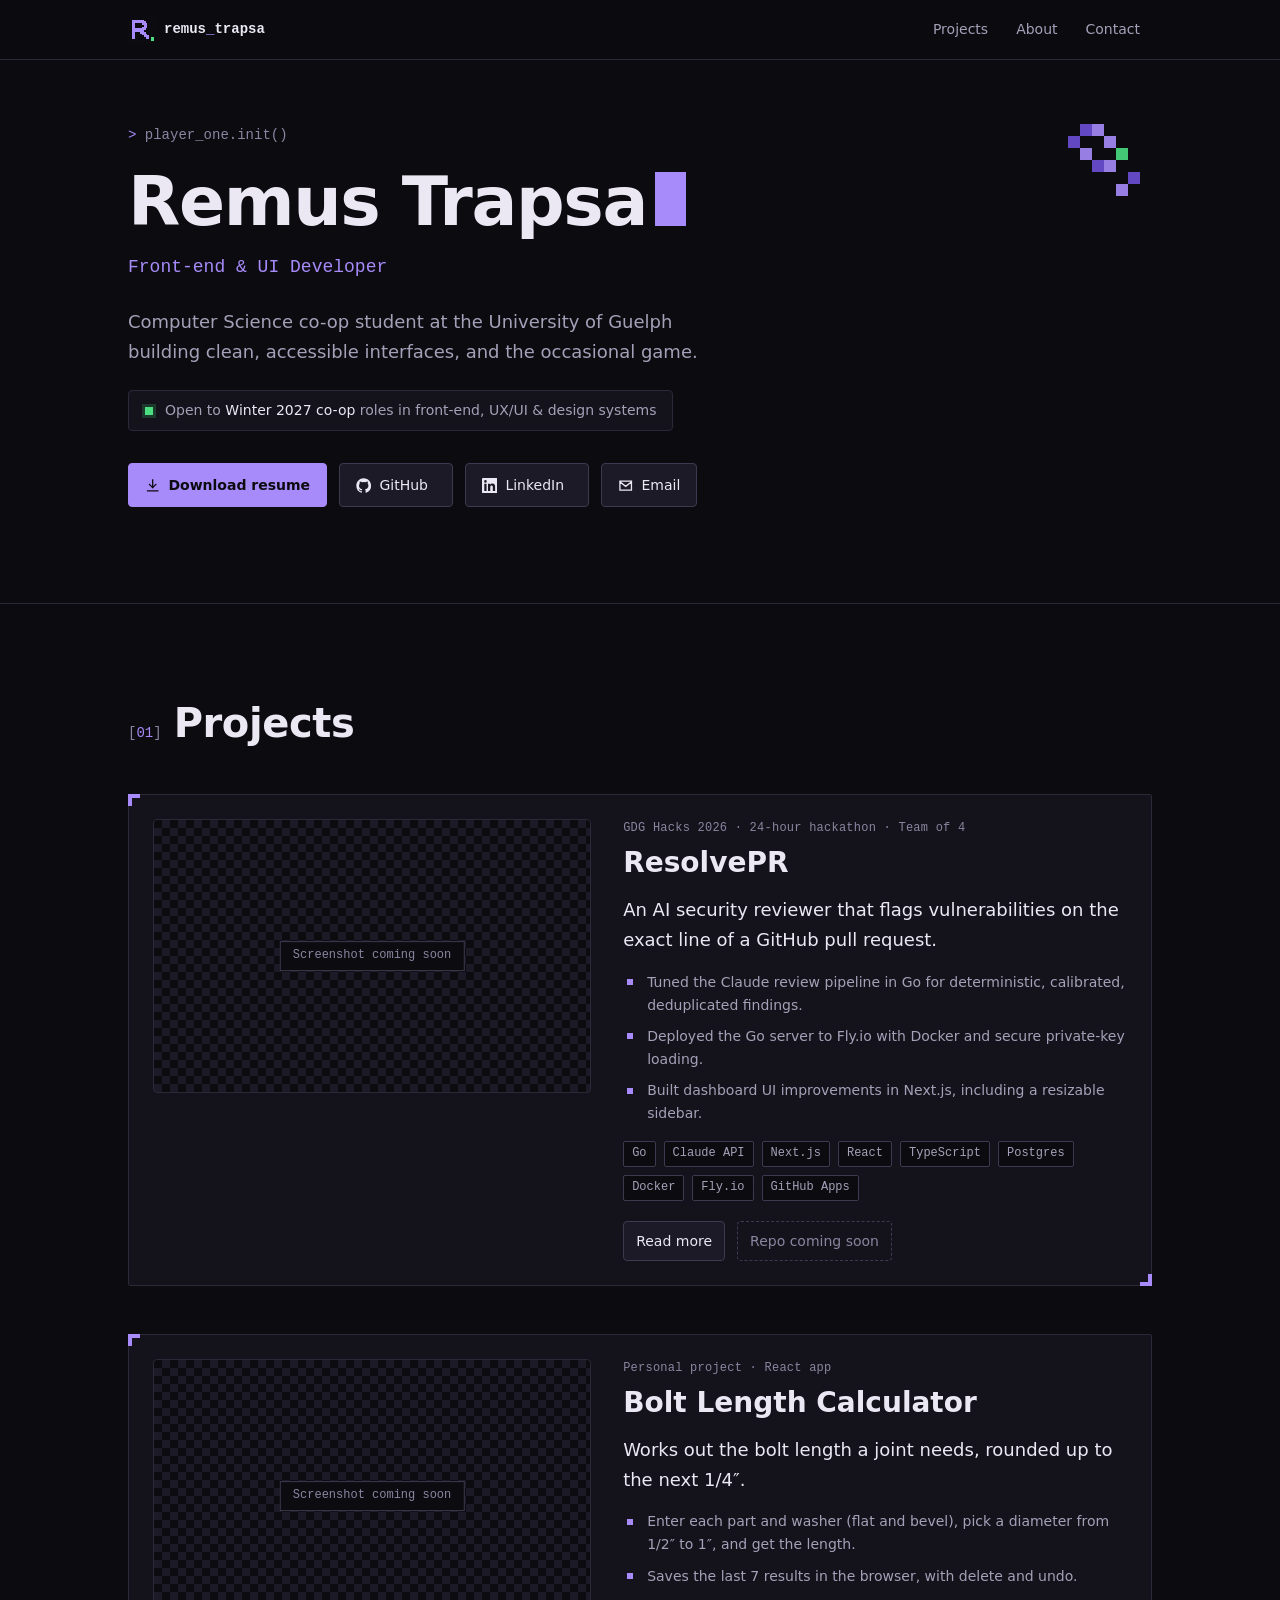
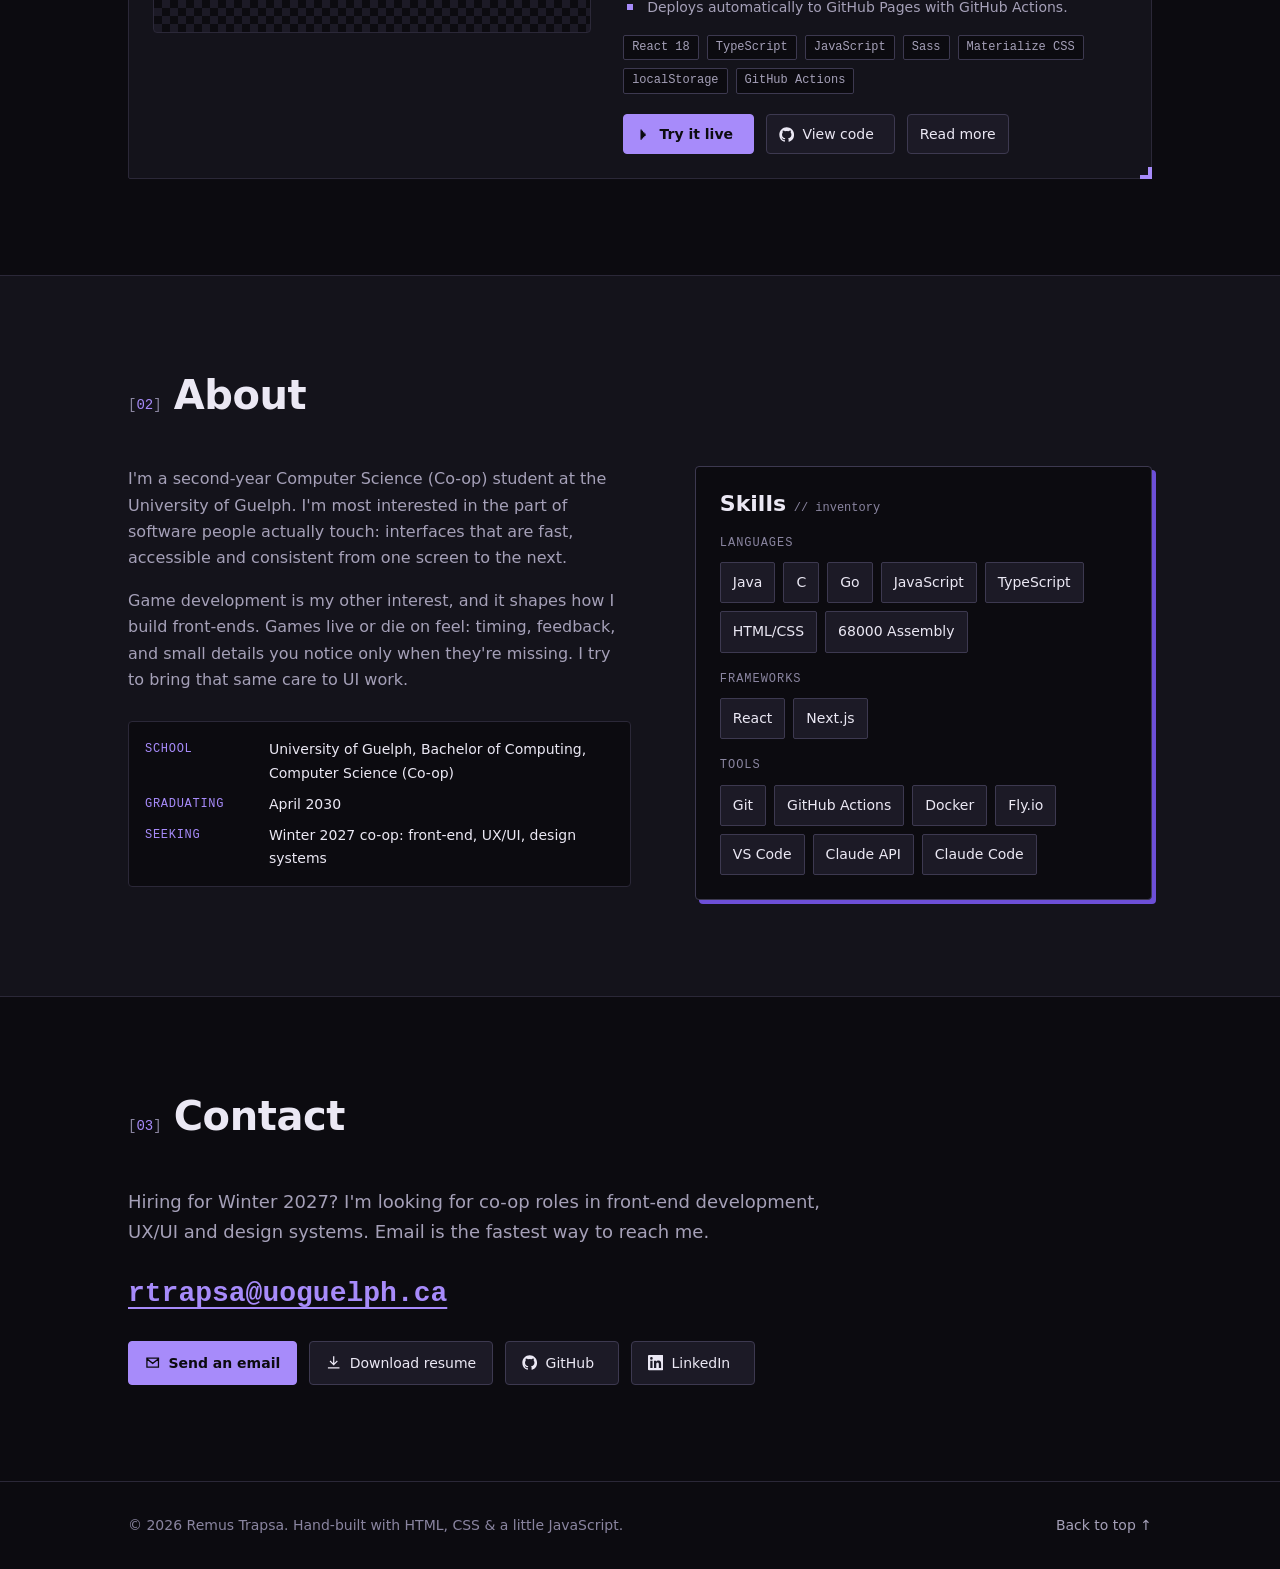
==== commit ffceaf8d: "Add LinkedIn profile link" ====
--- a/index.html
+++ b/index.html
@@ -110,8 +110,7 @@
             <svg class="icon" aria-hidden="true"><use href="#icon-github"></use></svg>
             GitHub<span class="visually-hidden"> (opens in a new tab)</span>
           </a>
-          <!-- TODO(LinkedIn): replace your-handle with your LinkedIn URL -->
-          <a class="button" href="https://www.linkedin.com/in/your-handle/" target="_blank" rel="noopener noreferrer">
+          <a class="button" href="https://www.linkedin.com/in/remus-trapsa/" target="_blank" rel="noopener noreferrer">
             <svg class="icon" aria-hidden="true"><use href="#icon-linkedin"></use></svg>
             LinkedIn<span class="visually-hidden"> (opens in a new tab)</span>
           </a>
@@ -353,8 +352,7 @@
               <svg class="icon" aria-hidden="true"><use href="#icon-github"></use></svg>
               GitHub<span class="visually-hidden"> (opens in a new tab)</span>
             </a>
-            <!-- TODO(LinkedIn): replace your-handle with your LinkedIn URL -->
-            <a class="button" href="https://www.linkedin.com/in/your-handle/" target="_blank" rel="noopener noreferrer">
+            <a class="button" href="https://www.linkedin.com/in/remus-trapsa/" target="_blank" rel="noopener noreferrer">
               <svg class="icon" aria-hidden="true"><use href="#icon-linkedin"></use></svg>
               LinkedIn<span class="visually-hidden"> (opens in a new tab)</span>
             </a>
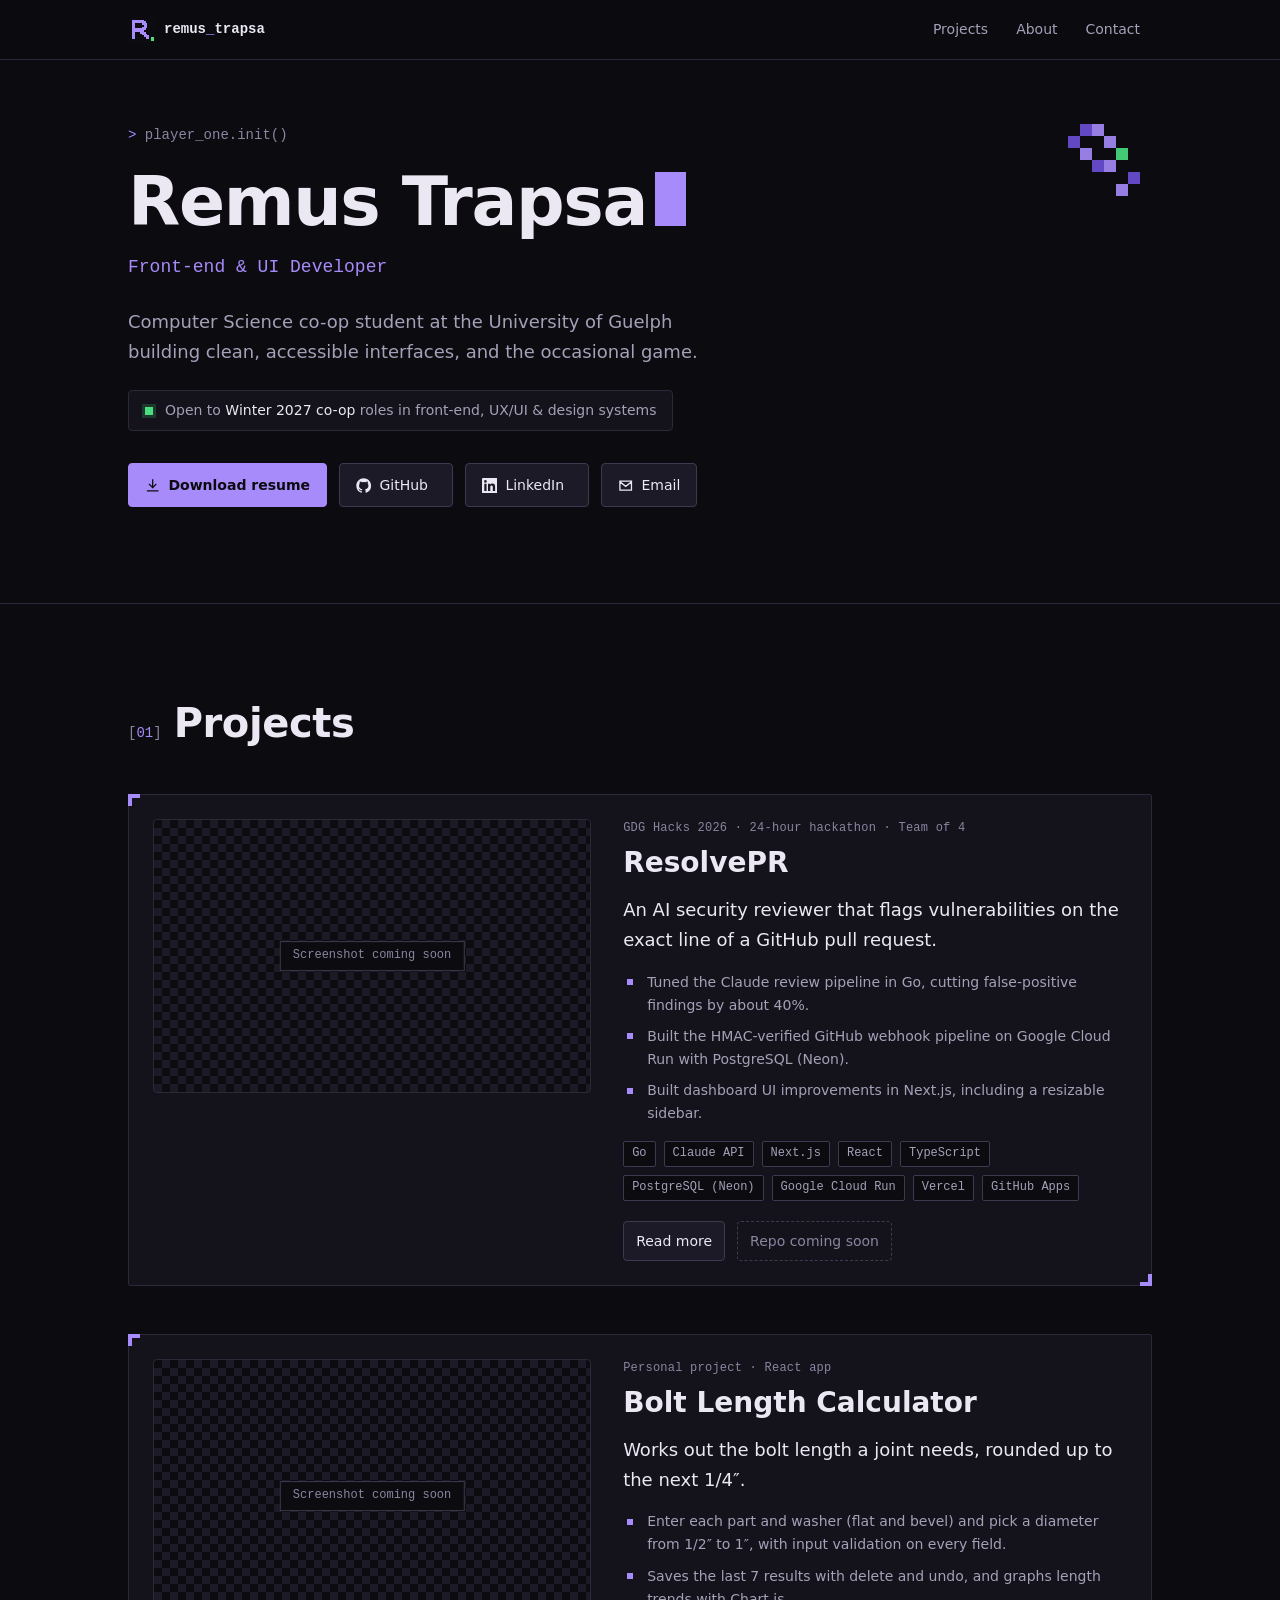
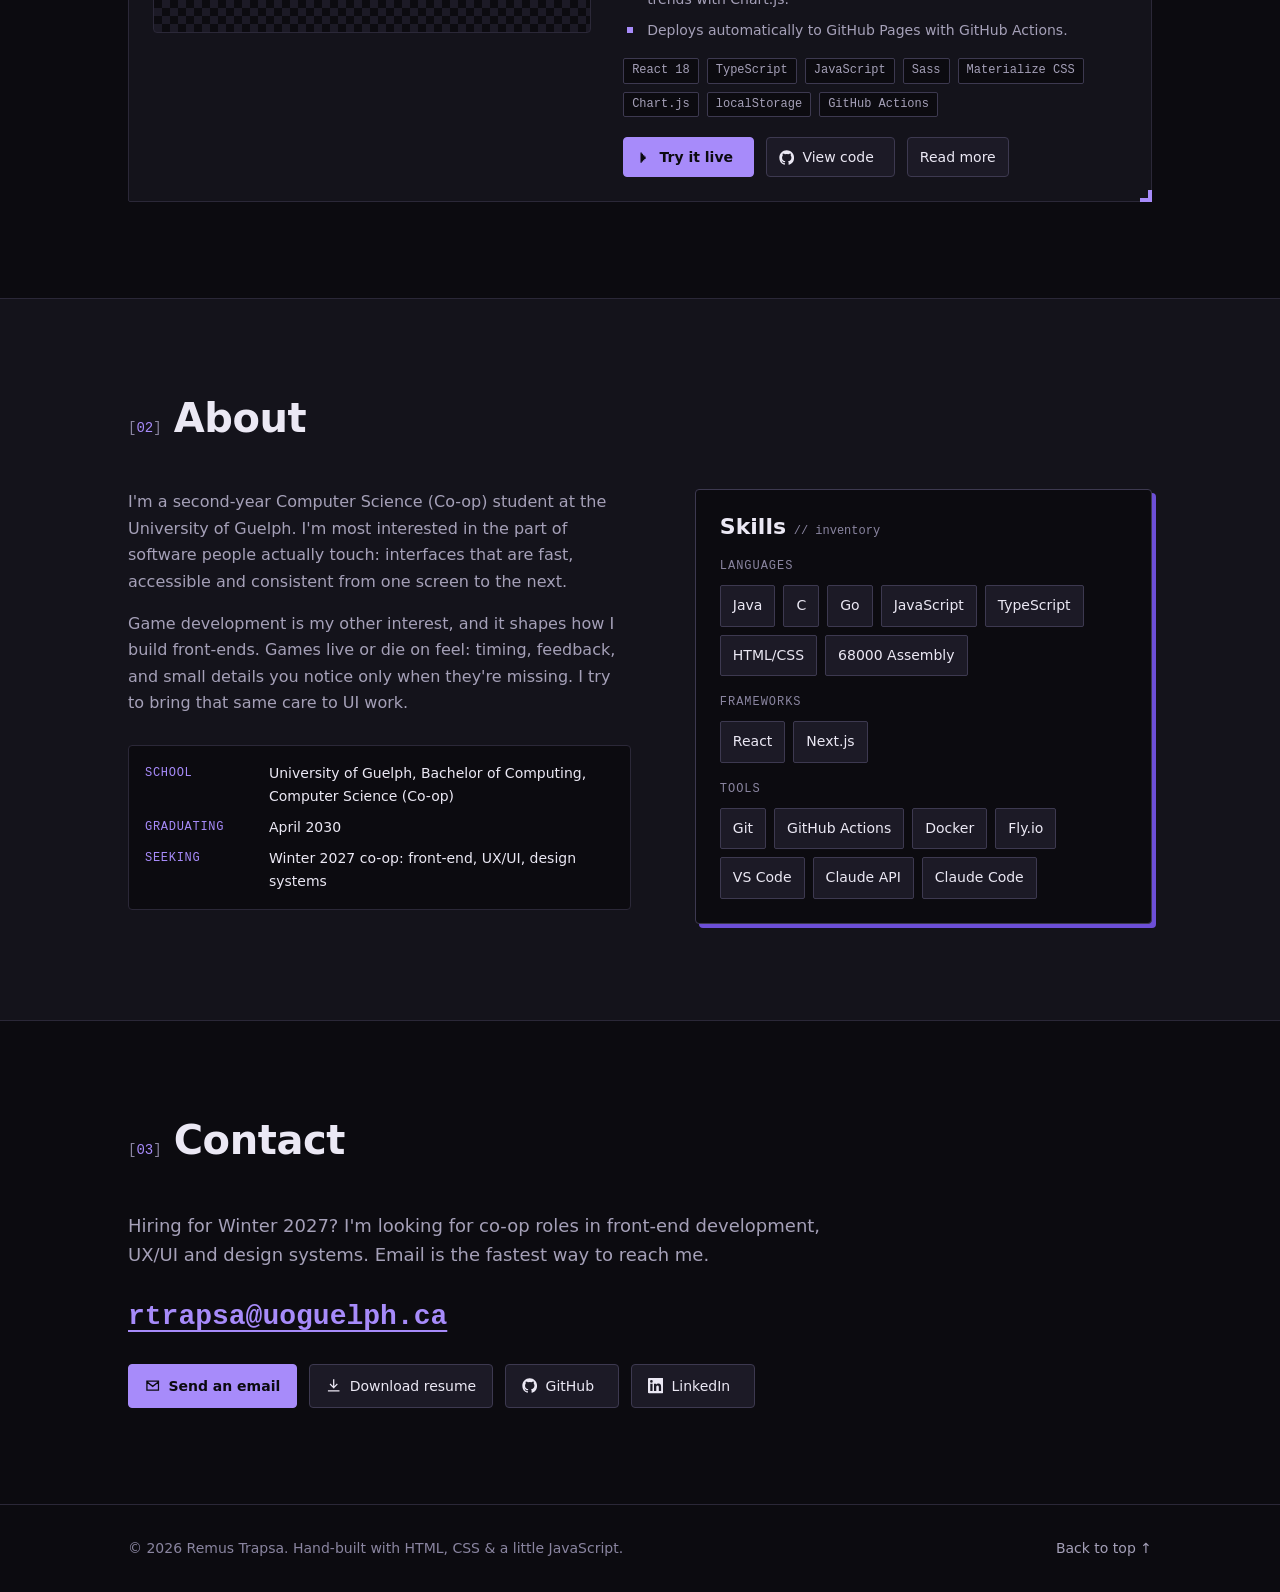
==== commit 516aff40: "Sync project cards with resume ResolvePR: Google Cloud Run, Neon Postgres and Vercel instead of Fly." ====
--- a/index.html
+++ b/index.html
@@ -150,8 +150,8 @@
               <p class="project-card__pitch">An AI security reviewer that flags vulnerabilities on the exact line of a GitHub pull request.</p>
 
               <ul class="project-card__highlights">
-                <li>Tuned the Claude review pipeline in Go for deterministic, calibrated, deduplicated findings.</li>
-                <li>Deployed the Go server to Fly.io with Docker and secure private-key loading.</li>
+                <li>Tuned the Claude review pipeline in Go, cutting false-positive findings by about 40%.</li>
+                <li>Built the HMAC-verified GitHub webhook pipeline on Google Cloud Run with PostgreSQL (Neon).</li>
                 <li>Built dashboard UI improvements in Next.js, including a resizable sidebar.</li>
               </ul>
 
@@ -161,9 +161,9 @@
                 <li class="tag">Next.js</li>
                 <li class="tag">React</li>
                 <li class="tag">TypeScript</li>
-                <li class="tag">Postgres</li>
-                <li class="tag">Docker</li>
-                <li class="tag">Fly.io</li>
+                <li class="tag">PostgreSQL (Neon)</li>
+                <li class="tag">Google Cloud Run</li>
+                <li class="tag">Vercel</li>
                 <li class="tag">GitHub Apps</li>
               </ul>
 
@@ -183,17 +183,17 @@
               <p>Built at GDG Hacks 2026, a 24-hour hackathon at the University of Guelph in May 2026 with about 130 students from across Ontario, as a team of four.</p>
 
               <h4>How it works</h4>
-              <p>When a pull request is opened or updated, GitHub sends a signed webhook to a Go server. The server verifies the signature, uses AST-aware chunking to pull out only the functions the PR changed, and sends each one to Claude for a security review. Findings are posted back as inline PR comments and GitHub Check Run annotations on the exact line, and shown in a live Next.js dashboard with severity, CWE, file and line.</p>
+              <p>When a pull request is opened or updated, GitHub sends a signed webhook to a Go server running on Google Cloud Run. The server verifies the HMAC signature, uses AST-aware chunking to pull out only the functions the PR changed, and sends each one to Claude for a security review. Findings are stored in PostgreSQL (Neon) and posted back as inline PR comments and GitHub Check Run annotations on the exact line. A live Next.js dashboard on Vercel shows each finding's severity, CWE, file and line, with severity filtering, false-positive dismissal and real-time alerts for critical and high-severity issues.</p>
 
               <ol class="flow" role="list" aria-label="ResolvePR flow">
                 <li class="flow__step"><span class="flow__num">1</span><span class="flow__label">PR opened</span><span class="flow__note">or updated</span></li>
                 <li class="flow__step"><span class="flow__num">2</span><span class="flow__label">Webhook</span><span class="flow__note">signed by GitHub</span></li>
-                <li class="flow__step"><span class="flow__num">3</span><span class="flow__label">Go server</span><span class="flow__note">verify + AST chunking</span></li>
+                <li class="flow__step"><span class="flow__num">3</span><span class="flow__label">Go server</span><span class="flow__note">Cloud Run: verify + AST chunking</span></li>
                 <li class="flow__step"><span class="flow__num">4</span><span class="flow__label">Claude review</span><span class="flow__note">one call per function</span></li>
                 <li class="flow__step flow__step--out">
                   <span class="flow__num">5</span>
                   <span class="flow__out"><span class="flow__label">PR comments</span><span class="flow__note">+ Check Run annotations</span></span>
-                  <span class="flow__out"><span class="flow__label">Dashboard</span><span class="flow__note">live, in Next.js</span></span>
+                  <span class="flow__out"><span class="flow__label">Dashboard</span><span class="flow__note">live, Next.js on Vercel</span></span>
                 </li>
               </ol>
 
@@ -201,7 +201,8 @@
               <ul>
                 <li>Tuned the Claude review pipeline in Go: deterministic output (temperature 0), prompt caching, XML-structured inputs, a calibrated 4-level confidence scale and a few-shot example.</li>
                 <li>Added retry with exponential backoff on rate limits, plus validation that deduplicates findings and drops incomplete ones.</li>
-                <li>Deployed the Go server to Fly.io: wrote the Dockerfile and set up secure private-key loading.</li>
+                <li>Designed automated tests and API guardrails and tuned confidence thresholds, cutting false-positive findings by about 40%.</li>
+                <li>Built the HMAC-verified GitHub webhook pipeline on Google Cloud Run with PostgreSQL (Neon).</li>
                 <li>Built UI improvements to the Next.js dashboard, including a resizable sidebar.</li>
               </ul>
             </div>
@@ -219,8 +220,8 @@
               <p class="project-card__pitch">Works out the bolt length a joint needs, rounded up to the next 1/4&Prime;.</p>
 
               <ul class="project-card__highlights">
-                <li>Enter each part and washer (flat and bevel), pick a diameter from 1/2&Prime; to 1&Prime;, and get the length.</li>
-                <li>Saves the last 7 results in the browser, with delete and undo.</li>
+                <li>Enter each part and washer (flat and bevel) and pick a diameter from 1/2&Prime; to 1&Prime;, with input validation on every field.</li>
+                <li>Saves the last 7 results with delete and undo, and graphs length trends with Chart.js.</li>
                 <li>Deploys automatically to GitHub Pages with GitHub Actions.</li>
               </ul>
 
@@ -230,6 +231,7 @@
                 <li class="tag">JavaScript</li>
                 <li class="tag">Sass</li>
                 <li class="tag">Materialize CSS</li>
+                <li class="tag">Chart.js</li>
                 <li class="tag">localStorage</li>
                 <li class="tag">GitHub Actions</li>
               </ul>
@@ -249,8 +251,8 @@
 
             <div class="project-card__more" id="bolt-more">
               <h4>How it works</h4>
-              <p>You enter the thickness and quantity of each part and washer, flat and bevel, and pick a bolt diameter from 1/2&Prime; to 1&Prime;. The app adds a nut-and-thread allowance based on the diameter and rounds the total up to the next 1/4&Prime;.</p>
-              <p>The last 7 results are saved in the browser with localStorage, and you can delete a result and undo the delete. Every push to main builds and deploys the app to GitHub Pages through a GitHub Actions workflow.</p>
+              <p>You enter the thickness and quantity of each part and washer, flat and bevel, and pick a bolt diameter from 1/2&Prime; to 1&Prime;. The app adds a nut-and-thread allowance based on the diameter and rounds the total up to the next 1/4&Prime;. Input validation guides you through the multi-field form so a bad value can't slip into the total.</p>
+              <p>The last 7 results are saved in the browser with localStorage, and you can delete a result and undo the delete. A Chart.js graph shows how the calculated lengths trend over time. Every push to main builds and deploys the app to GitHub Pages through a GitHub Actions workflow.</p>
             </div>
           </article>
 
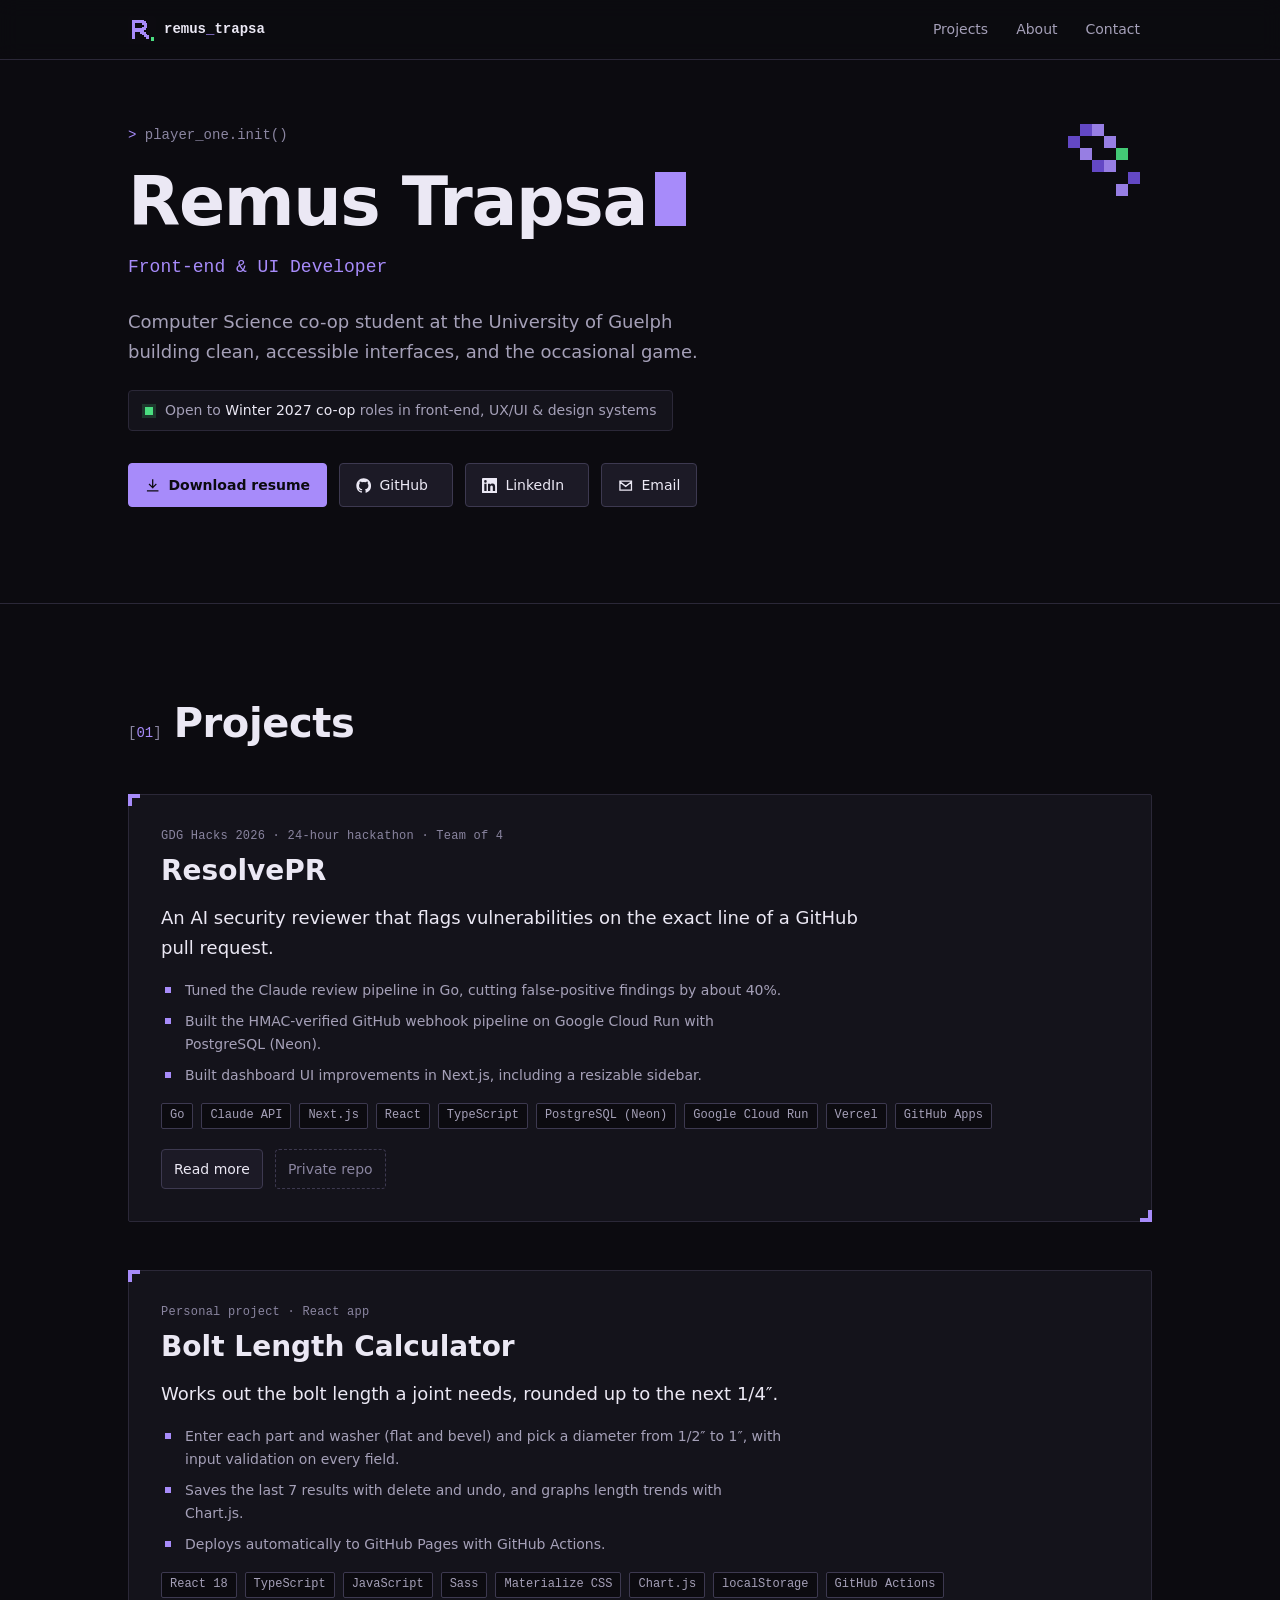
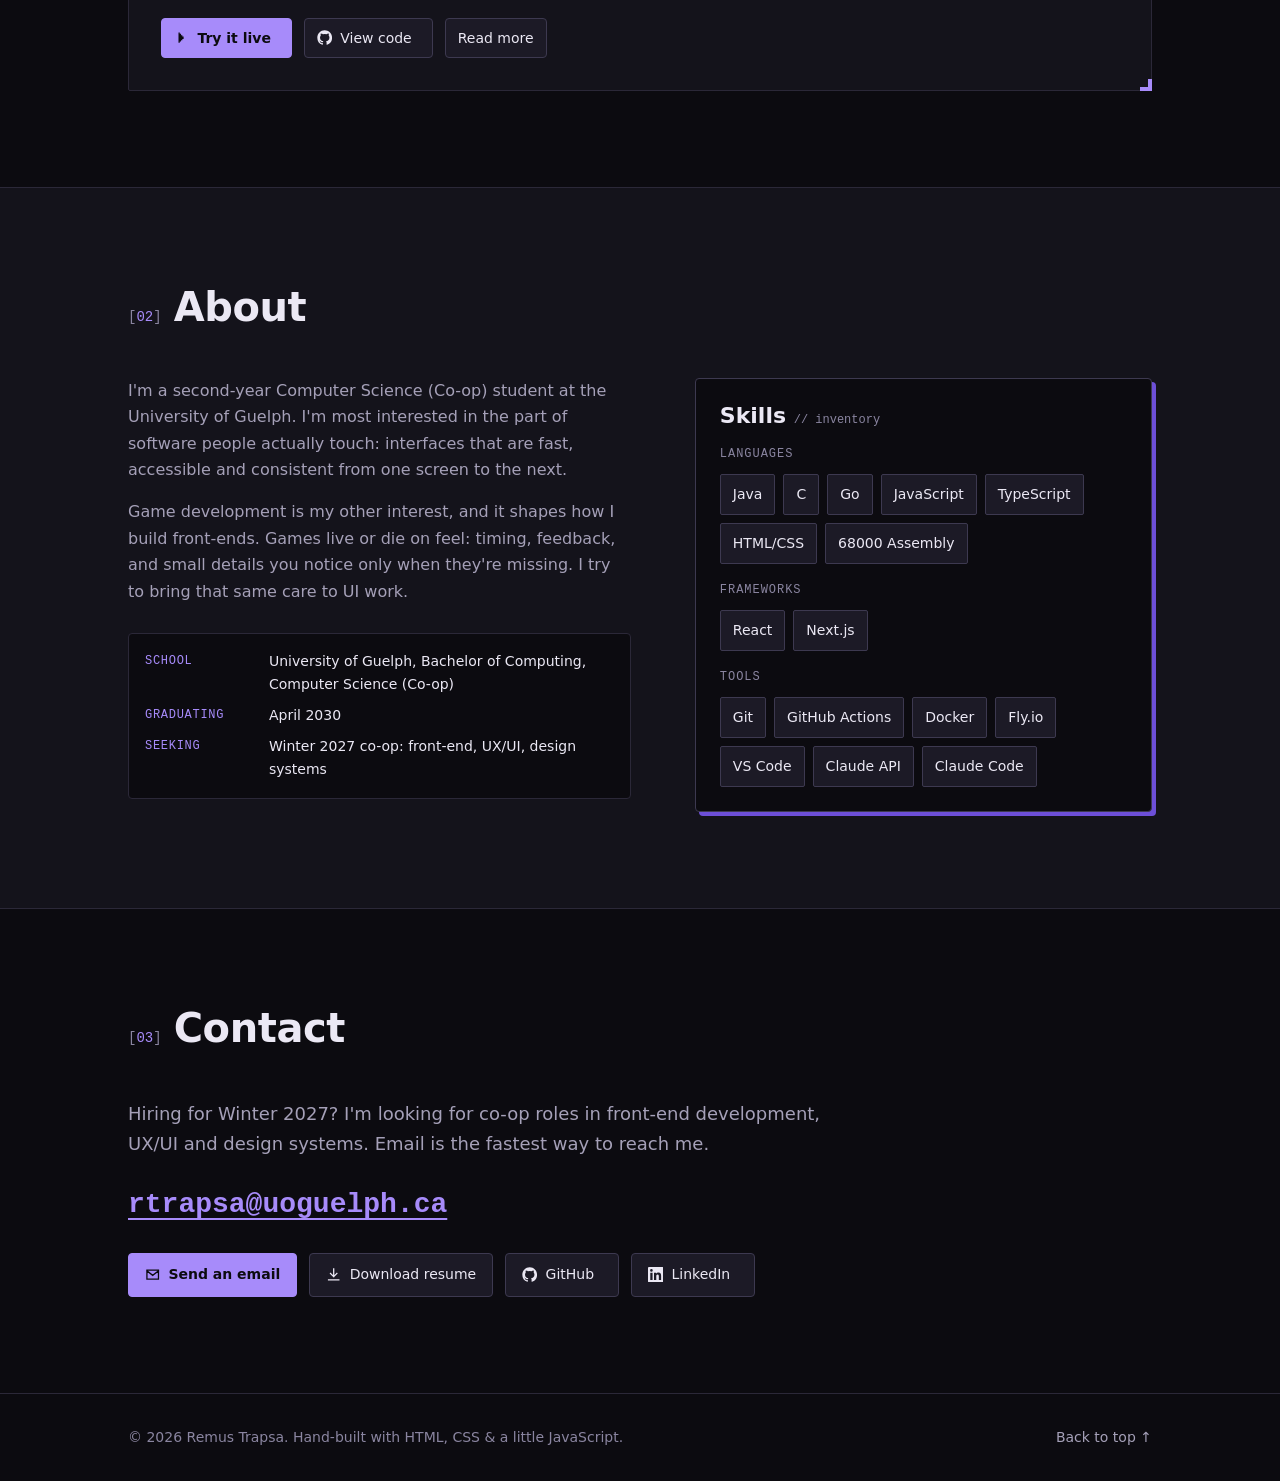
==== commit de903b59: "Use custom domain, drop screenshot slots, trim README - Point canonical and Open Graph/Twitter URLs " ====
--- a/index.html
+++ b/index.html
@@ -10,16 +10,16 @@
   <meta name="theme-color" content="#0c0b10">
   <meta name="color-scheme" content="dark">
 
-  <!-- SITE_URL: switch these from the github.io address to https://remustrapsa.com/ once the domain is live (see README) -->
-  <link rel="canonical" href="https://remustrapsa.github.io/my_portfolio/">
+  <!-- SITE_URL: absolute URLs for the live domain https://remustrapsa.com/ (see README) -->
+  <link rel="canonical" href="https://remustrapsa.com/">
 
   <!-- Open Graph (LinkedIn, Discord, Slack, Facebook) -->
   <meta property="og:type" content="website">
   <meta property="og:site_name" content="Remus Trapsa">
   <meta property="og:title" content="Remus Trapsa · Front-end &amp; UI Developer">
   <meta property="og:description" content="CS co-op student at the University of Guelph building clean, accessible interfaces, and the occasional game. Seeking Winter 2027 co-op.">
-  <meta property="og:url" content="https://remustrapsa.github.io/my_portfolio/">
-  <meta property="og:image" content="https://remustrapsa.github.io/my_portfolio/assets/img/og-image.png">
+  <meta property="og:url" content="https://remustrapsa.com/">
+  <meta property="og:image" content="https://remustrapsa.com/assets/img/og-image.png">
   <meta property="og:image:width" content="1200">
   <meta property="og:image:height" content="630">
   <meta property="og:image:alt" content="Remus Trapsa, Front-end and UI Developer, with a pixel-art accent">
@@ -29,7 +29,7 @@
   <meta name="twitter:card" content="summary_large_image">
   <meta name="twitter:title" content="Remus Trapsa · Front-end &amp; UI Developer">
   <meta name="twitter:description" content="CS co-op student at the University of Guelph building clean, accessible interfaces, and the occasional game.">
-  <meta name="twitter:image" content="https://remustrapsa.github.io/my_portfolio/assets/img/og-image.png">
+  <meta name="twitter:image" content="https://remustrapsa.com/assets/img/og-image.png">
 
   <!-- Icons -->
   <link rel="icon" href="assets/img/favicon.svg" type="image/svg+xml">
@@ -140,10 +140,6 @@
 
           <!-- ---------------- Project: ResolvePR ---------------- -->
           <article class="project-card" aria-labelledby="resolvepr-title">
-            <figure class="project-card__media" data-placeholder="Screenshot coming soon">
-              <img src="assets/img/projects/resolvepr.png" alt="ResolvePR dashboard listing security findings by severity, CWE, file and line" width="1280" height="800" loading="lazy" decoding="async">
-            </figure>
-
             <div class="project-card__body">
               <p class="project-card__meta">GDG Hacks 2026 · 24-hour hackathon · Team of 4</p>
               <h3 class="project-card__title" id="resolvepr-title">ResolvePR</h3>
@@ -169,12 +165,7 @@
 
               <div class="project-card__actions">
                 <button class="button button--small" type="button" data-expand="resolvepr-more" aria-controls="resolvepr-more" aria-expanded="true" hidden>Read more</button>
-                <!-- TODO(ResolvePR repo): when the repo is public, replace this span with:
-                <a class="button button--small" href="https://github.com/RemusTrapsa/REPO" target="_blank" rel="noopener noreferrer">
-                  <svg class="icon" aria-hidden="true"><use href="#icon-github"></use></svg>
-                  View code<span class="visually-hidden"> (opens in a new tab)</span>
-                </a> -->
-                <span class="button button--small button--disabled" aria-disabled="true">Repo coming soon</span>
+                <span class="button button--small button--disabled" aria-disabled="true">Private repo</span>
               </div>
             </div>
 
@@ -210,10 +201,6 @@
 
           <!-- ---------------- Project: Bolt Length Calculator ---------------- -->
           <article class="project-card" aria-labelledby="bolt-title">
-            <figure class="project-card__media" data-placeholder="Screenshot coming soon">
-              <img src="assets/img/projects/bolt-calculator.png" alt="Bolt Length Calculator form with part thicknesses, washer counts and a bolt diameter selector" width="1280" height="800" loading="lazy" decoding="async">
-            </figure>
-
             <div class="project-card__body">
               <p class="project-card__meta">Personal project · React app</p>
               <h3 class="project-card__title" id="bolt-title">Bolt Length Calculator</h3>
--- a/assets/css/components.css
+++ b/assets/css/components.css
@@ -231,60 +231,21 @@
 
 @media (min-width: 56rem){
   .project-card{
-    grid-template-columns: minmax(0, 1fr) minmax(0, 1.15fr);
     gap: var(--space-6);
-    padding: var(--space-5);
+    padding: var(--space-6);
   }
-
-  .project-card__more{
-    grid-column: 1 / -1;
-  }
-}
-
-/* Image slot: shows a pixel-pattern placeholder until a real image exists */
-.project-card__media{
-  position: relative;
-  align-self: start;
-  aspect-ratio: 16 / 10;
-  overflow: hidden;
-  border: 1px solid var(--color-border);
-  border-radius: var(--radius-md);
-  background-color: var(--color-bg);
-  background-image:
-    linear-gradient(45deg, var(--color-surface-2) 25%, transparent 25%, transparent 75%, var(--color-surface-2) 75%),
-    linear-gradient(45deg, var(--color-surface-2) 25%, transparent 25%, transparent 75%, var(--color-surface-2) 75%);
-  background-size: 16px 16px;
-  background-position: 0 0, 8px 8px;
-}
-
-.project-card__media::after{
-  content: attr(data-placeholder);
-  position: absolute;
-  inset: 50% auto auto 50%;
-  transform: translate(-50%, -50%);
-  padding: var(--space-1) var(--space-3);
-  background: var(--color-bg);
-  border: 1px solid var(--color-border-strong);
-  font-family: var(--font-mono);
-  font-size: var(--text-xs);
-  color: var(--color-text-subtle);
-  white-space: nowrap;
-}
-
-.project-card__media img{
-  position: relative;
-  z-index: 1;
-  width: 100%;
-  height: 100%;
-  object-fit: cover;
-  object-position: top left;
-  color: transparent; /* hide alt text if the file is missing (alt is still read by screen readers) */
 }
 
 .project-card__body{
   display: grid;
   gap: var(--space-4);
   align-content: start;
+}
+
+/* Keep text lines readable now that the card spans the full width */
+.project-card__pitch,
+.project-card__highlights{
+  max-width: 70ch;
 }
 
 .project-card__meta{
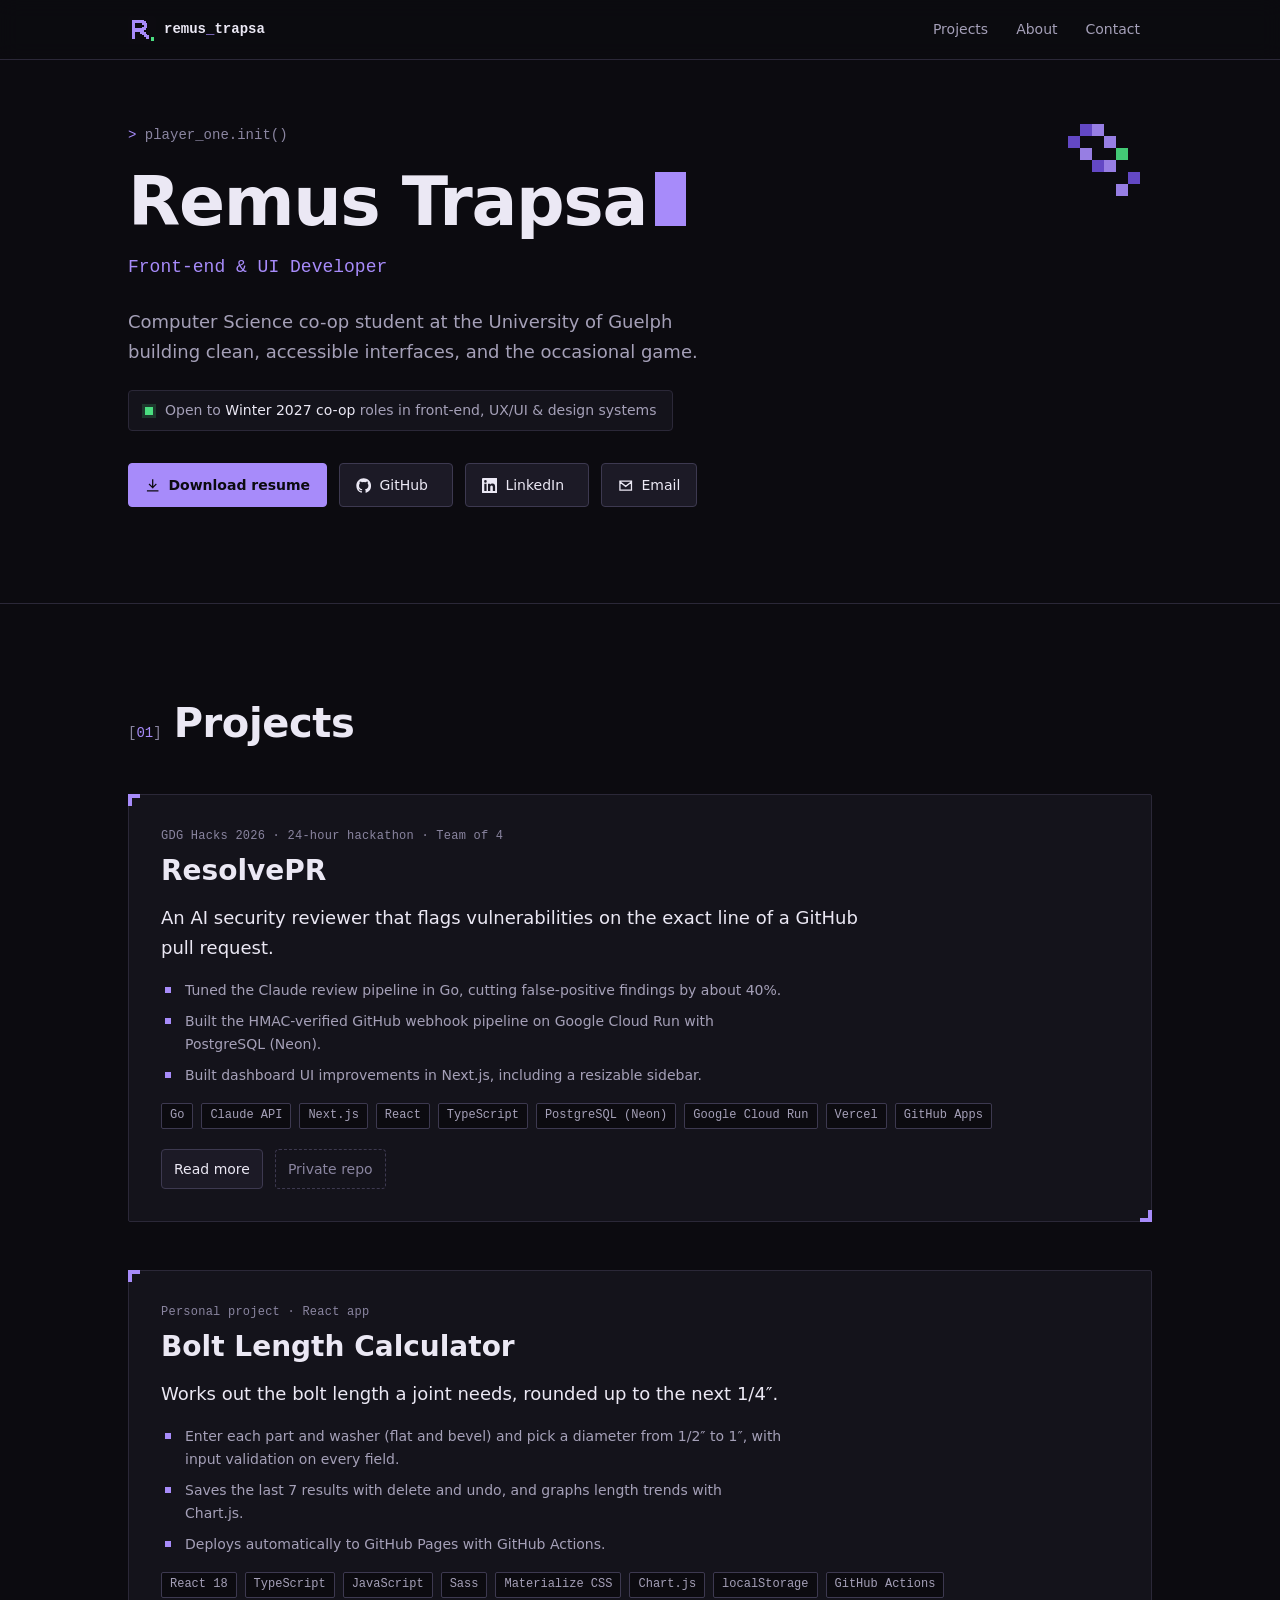
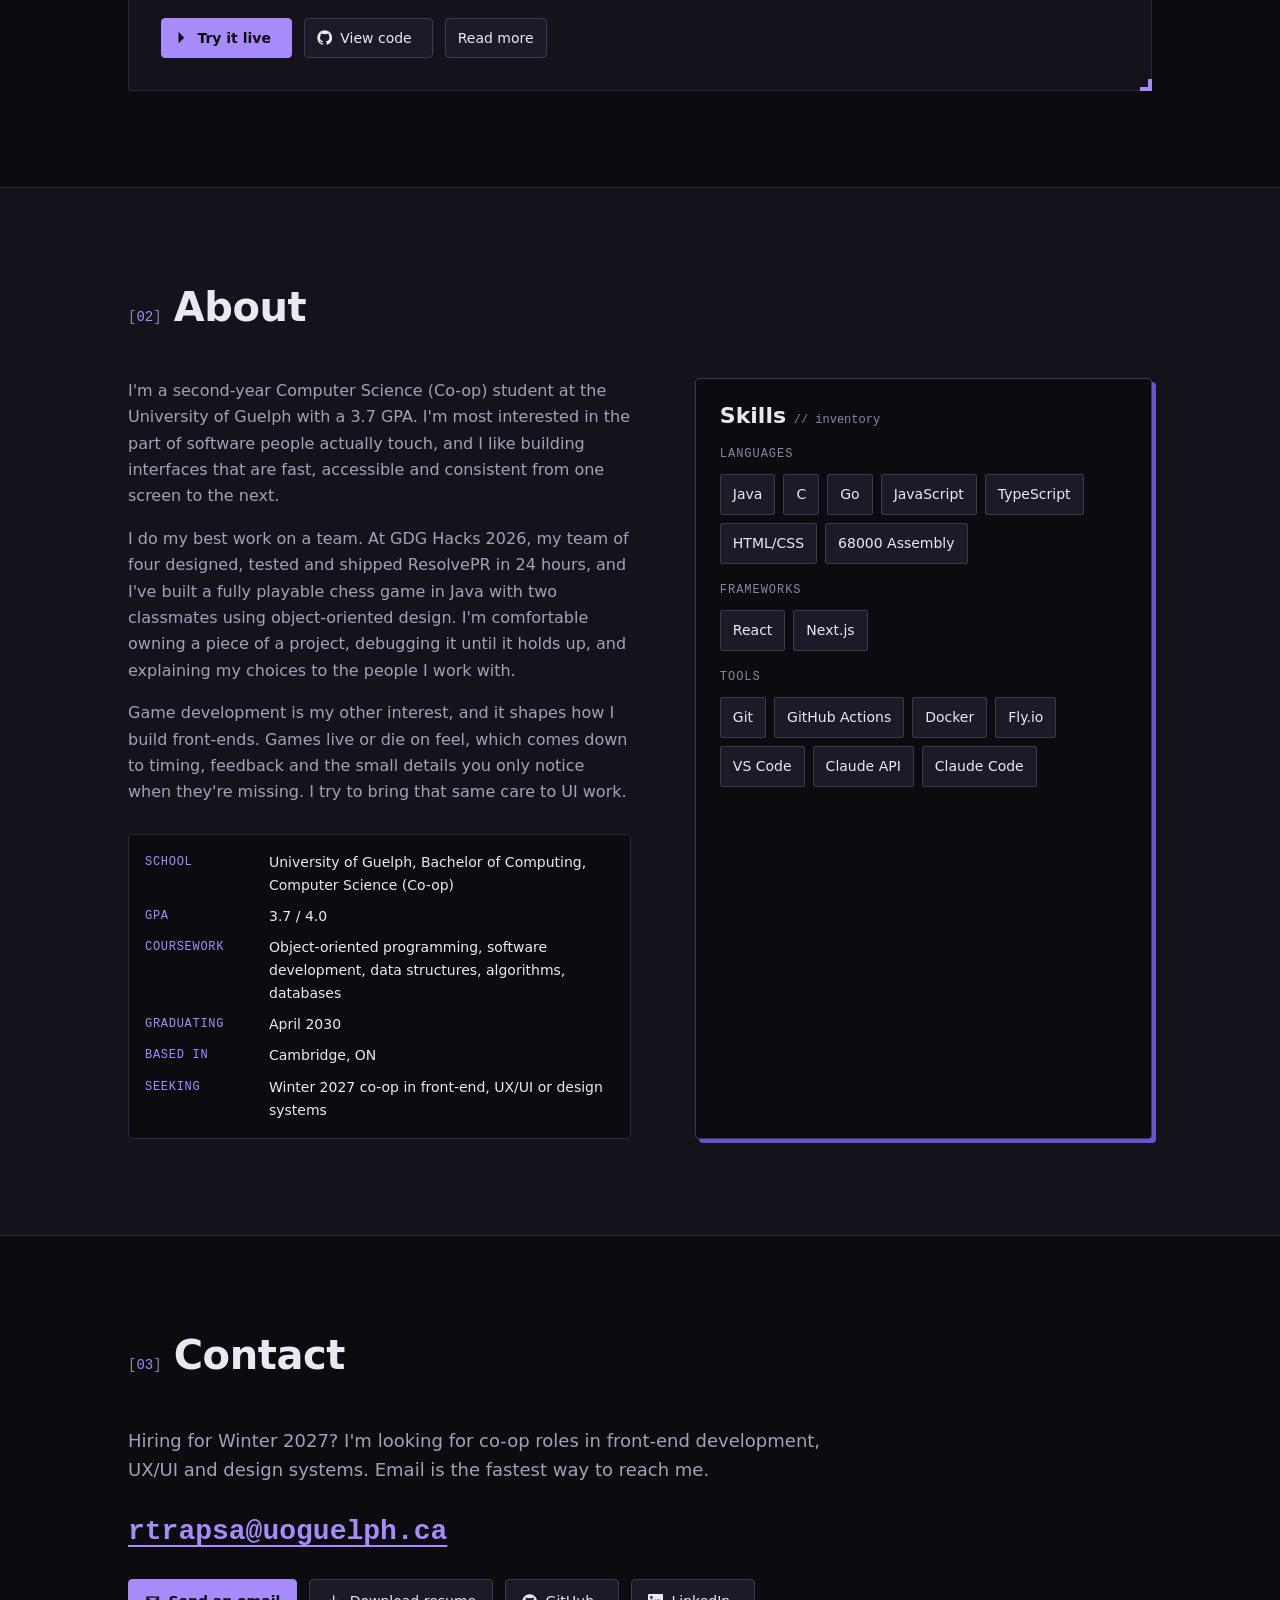
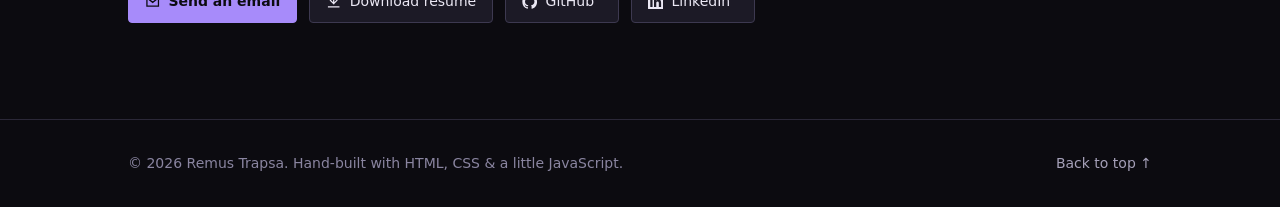
==== commit 991f7631: "Expand About section with GPA, coursework and teamwork" ====
--- a/index.html
+++ b/index.html
@@ -259,8 +259,9 @@
 
         <div class="about__grid">
           <div class="about__text">
-            <p>I'm a second-year Computer Science (Co-op) student at the University of Guelph. I'm most interested in the part of software people actually touch: interfaces that are fast, accessible and consistent from one screen to the next.</p>
-            <p>Game development is my other interest, and it shapes how I build front-ends. Games live or die on feel: timing, feedback, and small details you notice only when they're missing. I try to bring that same care to UI work.</p>
+            <p>I'm a second-year Computer Science (Co-op) student at the University of Guelph with a 3.7 GPA. I'm most interested in the part of software people actually touch, and I like building interfaces that are fast, accessible and consistent from one screen to the next.</p>
+            <p>I do my best work on a team. At GDG Hacks 2026, my team of four designed, tested and shipped ResolvePR in 24 hours, and I've built a fully playable chess game in Java with two classmates using object-oriented design. I'm comfortable owning a piece of a project, debugging it until it holds up, and explaining my choices to the people I work with.</p>
+            <p>Game development is my other interest, and it shapes how I build front-ends. Games live or die on feel, which comes down to timing, feedback and the small details you only notice when they're missing. I try to bring that same care to UI work.</p>
 
             <dl class="facts">
               <div class="facts__row">
@@ -268,12 +269,24 @@
                 <dd>University of Guelph, Bachelor of Computing, Computer Science (Co-op)</dd>
               </div>
               <div class="facts__row">
+                <dt>GPA</dt>
+                <dd>3.7 / 4.0</dd>
+              </div>
+              <div class="facts__row">
+                <dt>Coursework</dt>
+                <dd>Object-oriented programming, software development, data structures, algorithms, databases</dd>
+              </div>
+              <div class="facts__row">
                 <dt>Graduating</dt>
                 <dd>April 2030</dd>
               </div>
               <div class="facts__row">
+                <dt>Based in</dt>
+                <dd>Cambridge, ON</dd>
+              </div>
+              <div class="facts__row">
                 <dt>Seeking</dt>
-                <dd>Winter 2027 co-op: front-end, UX/UI, design systems</dd>
+                <dd>Winter 2027 co-op in front-end, UX/UI or design systems</dd>
               </div>
             </dl>
           </div>
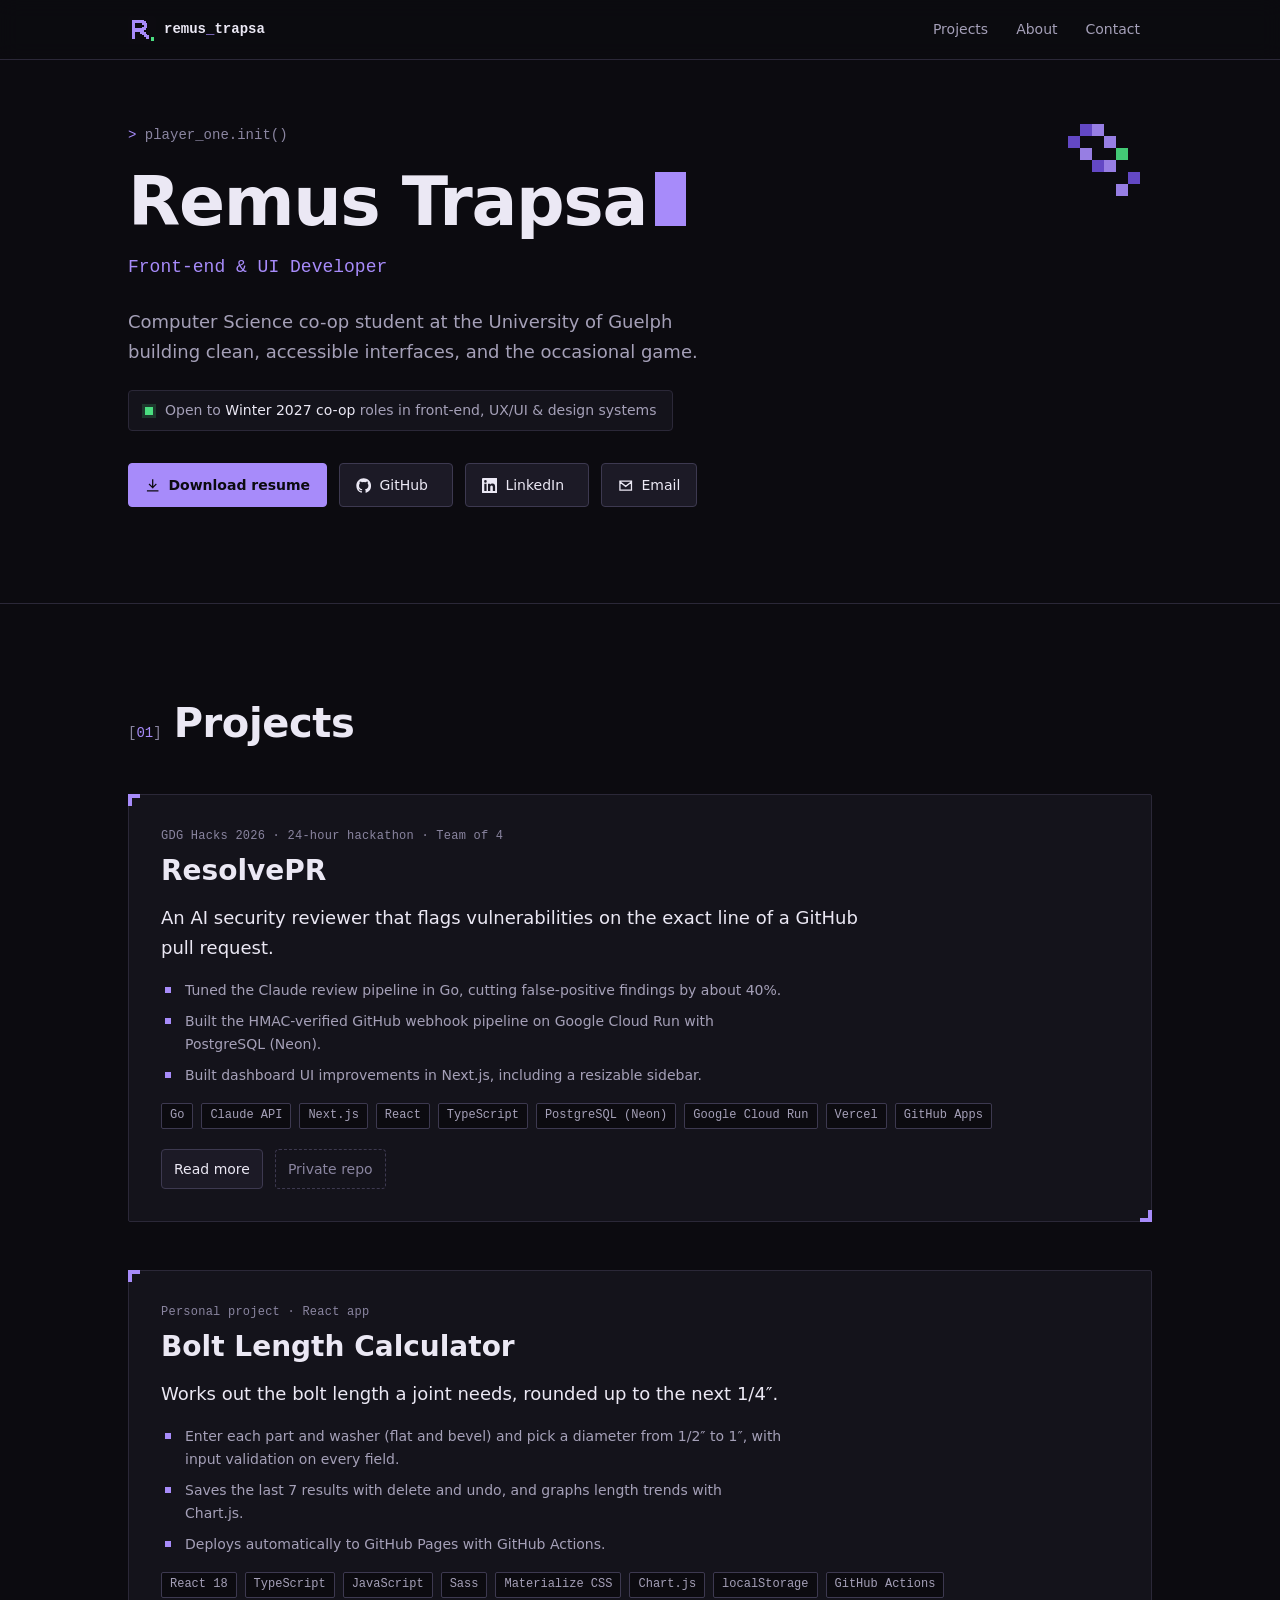
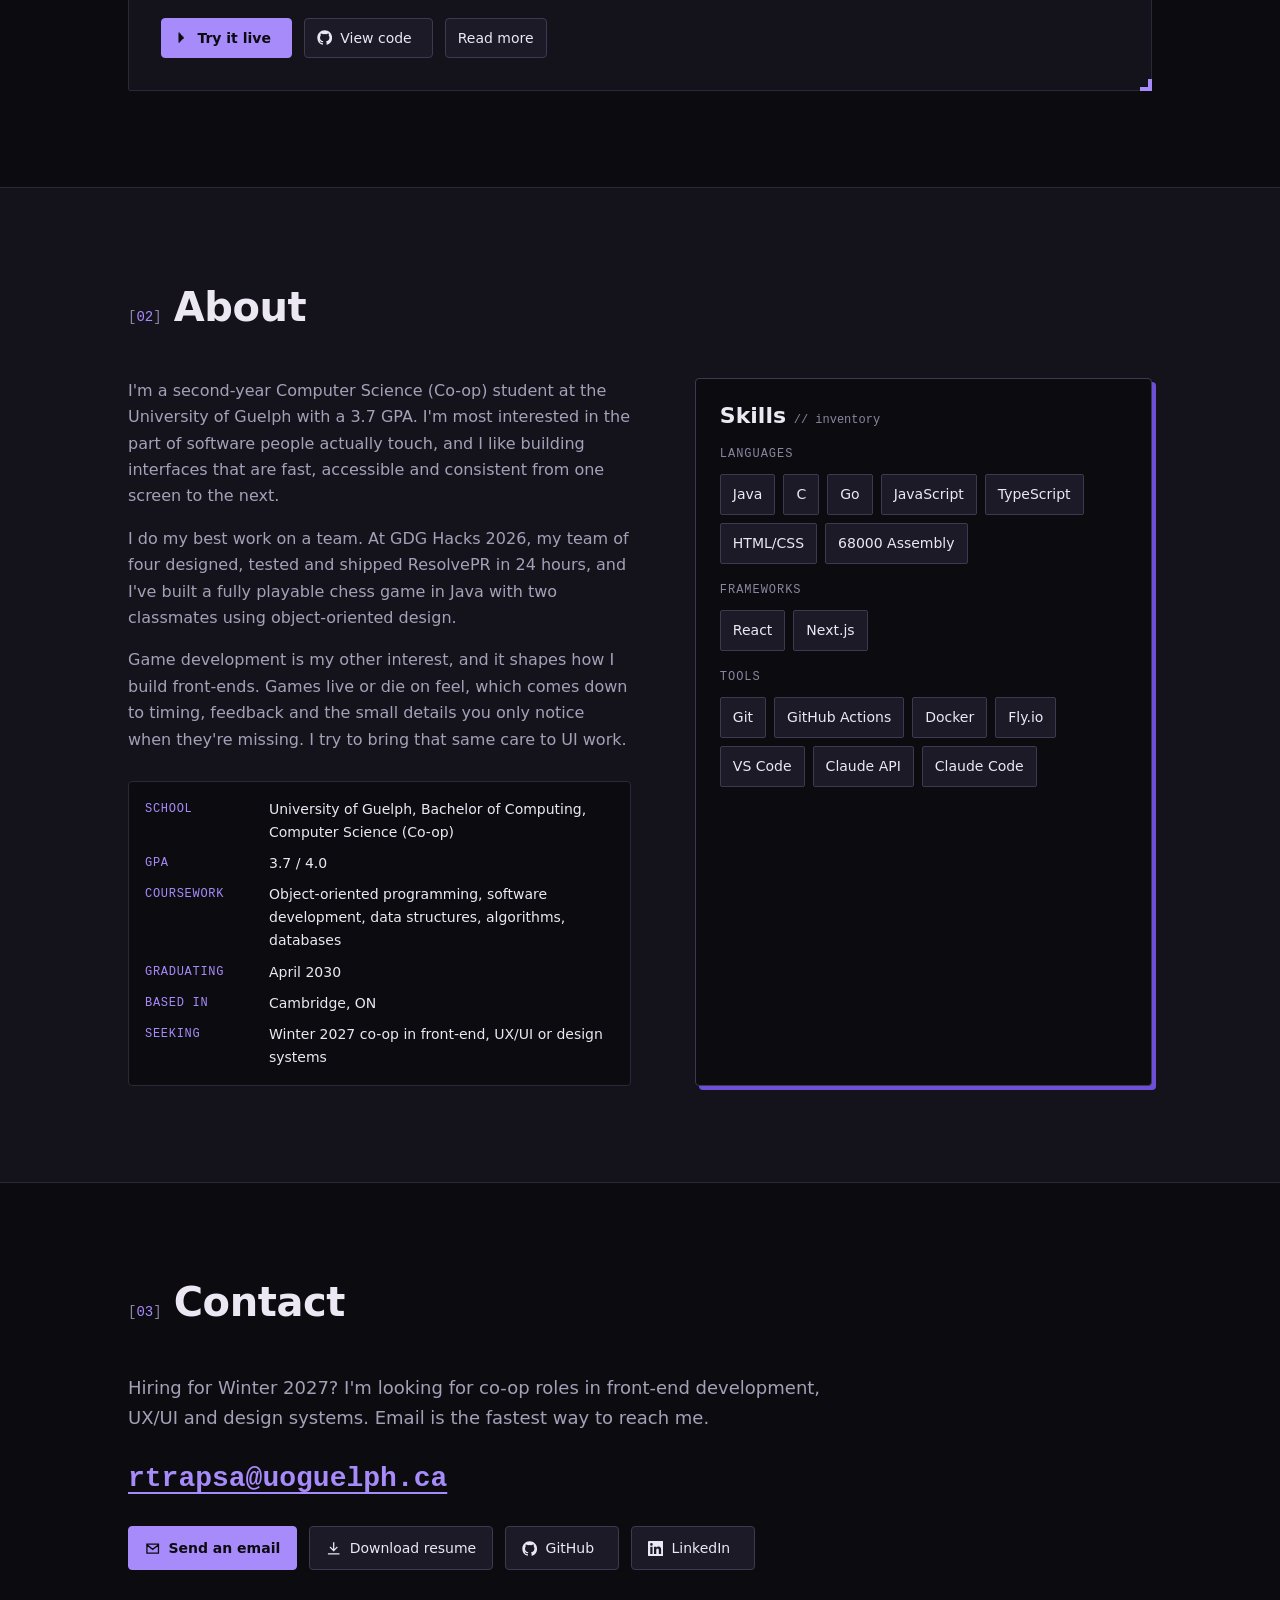
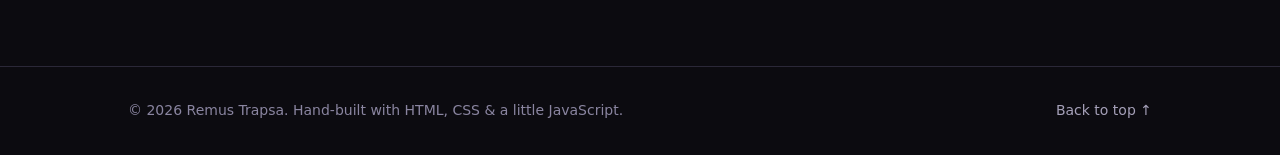
==== commit 87ef2098: "Trim About section middle paragraph" ====
--- a/index.html
+++ b/index.html
@@ -260,7 +260,7 @@
         <div class="about__grid">
           <div class="about__text">
             <p>I'm a second-year Computer Science (Co-op) student at the University of Guelph with a 3.7 GPA. I'm most interested in the part of software people actually touch, and I like building interfaces that are fast, accessible and consistent from one screen to the next.</p>
-            <p>I do my best work on a team. At GDG Hacks 2026, my team of four designed, tested and shipped ResolvePR in 24 hours, and I've built a fully playable chess game in Java with two classmates using object-oriented design. I'm comfortable owning a piece of a project, debugging it until it holds up, and explaining my choices to the people I work with.</p>
+            <p>I do my best work on a team. At GDG Hacks 2026, my team of four designed, tested and shipped ResolvePR in 24 hours, and I've built a fully playable chess game in Java with two classmates using object-oriented design.</p>
             <p>Game development is my other interest, and it shapes how I build front-ends. Games live or die on feel, which comes down to timing, feedback and the small details you only notice when they're missing. I try to bring that same care to UI work.</p>
 
             <dl class="facts">
